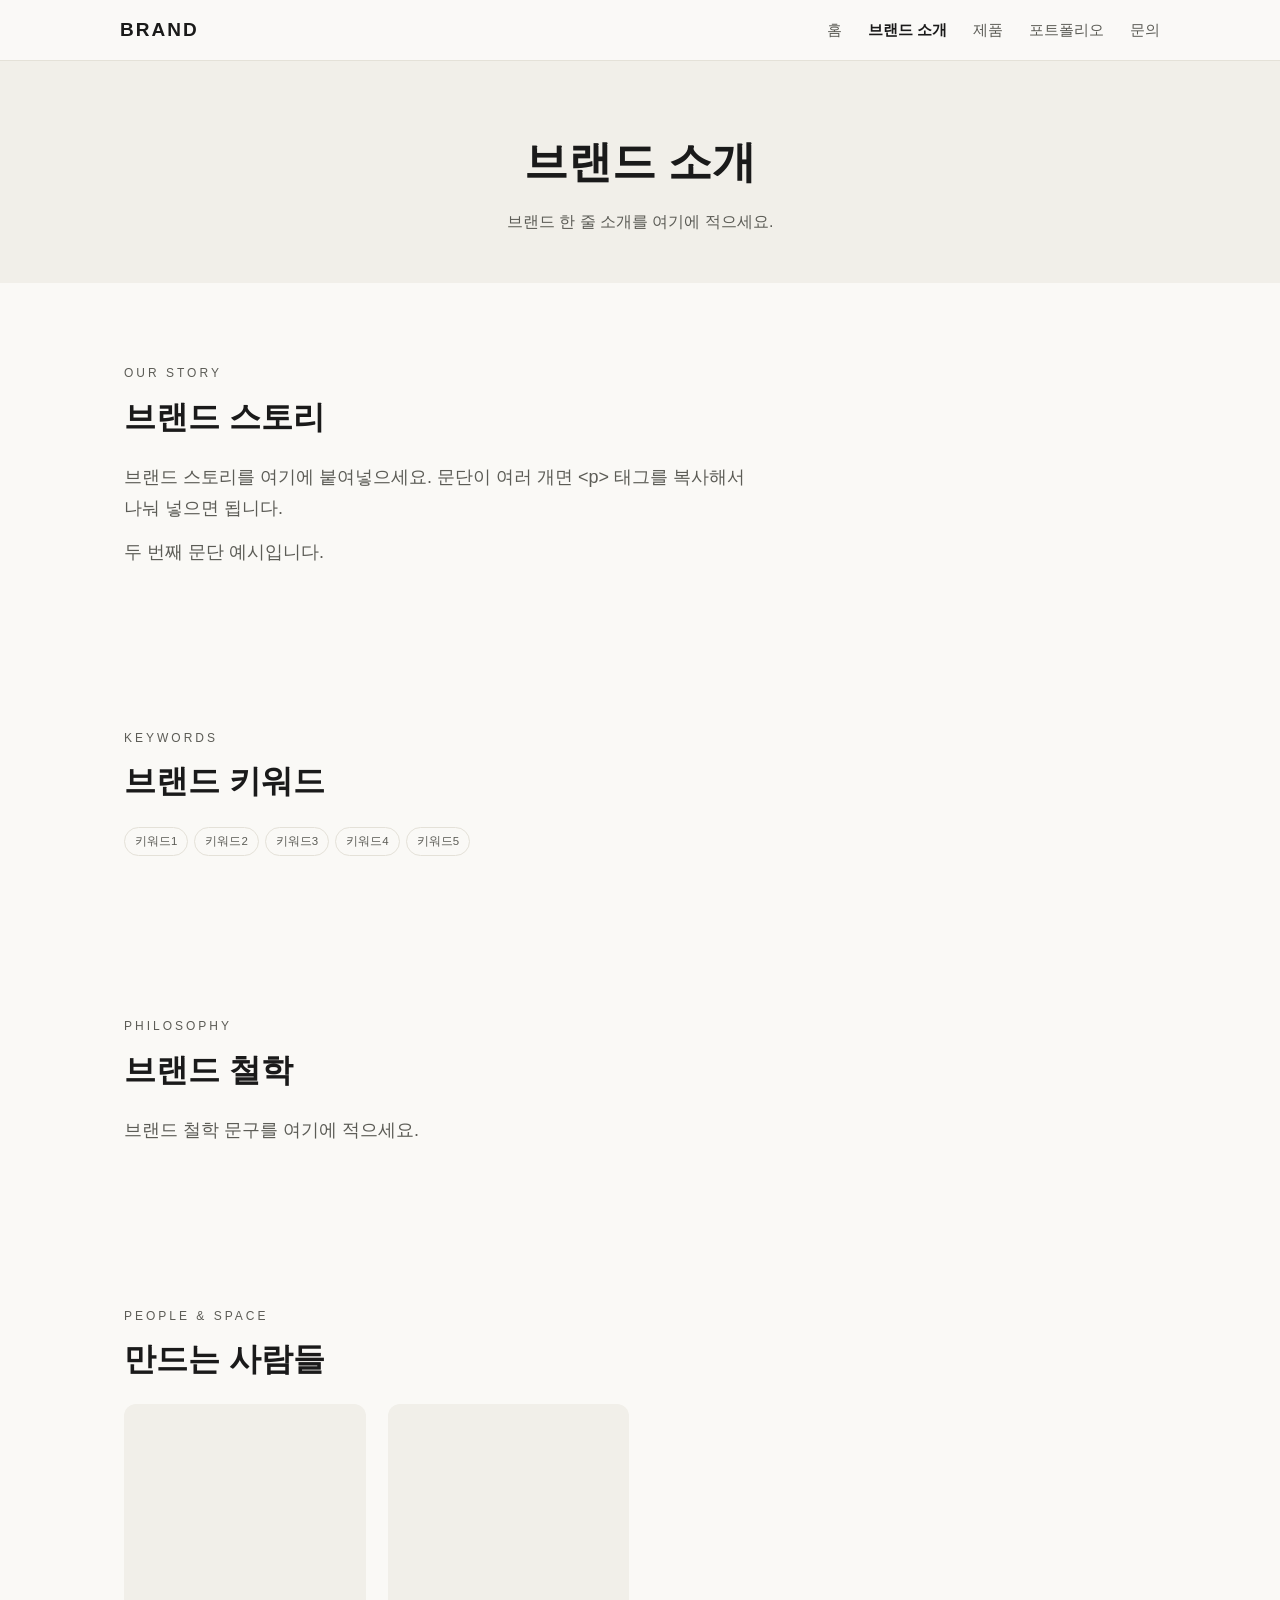
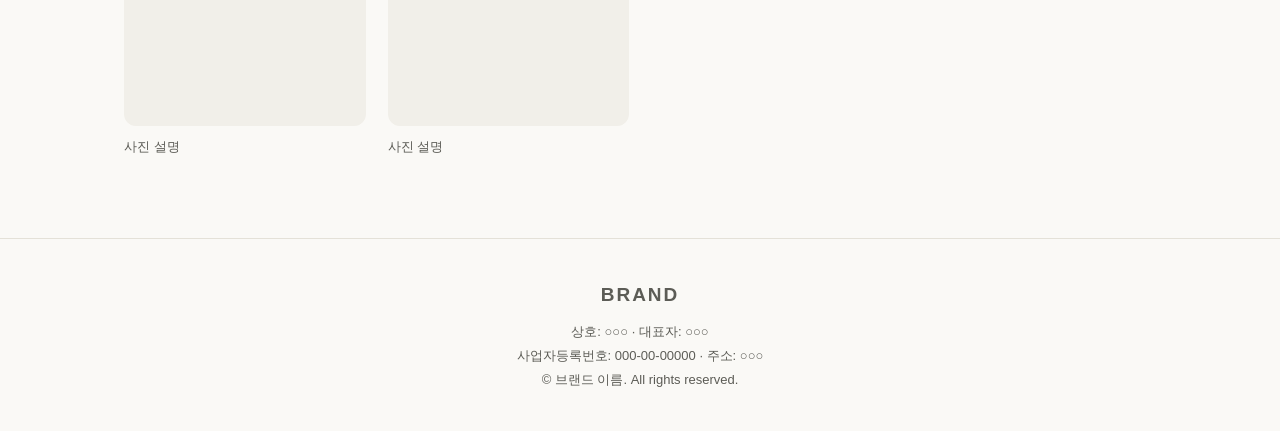
==== about.html @ aa35eb0f "보일러플레이트 강화: 5페이지 구조(작성서 대응) + 디자인 토큰 + OG태그" ====
<!DOCTYPE html>
<html lang="ko">
<head>
  <meta charset="UTF-8" />
  <meta name="viewport" content="width=device-width, initial-scale=1.0" />
  <title>브랜드 소개 — 브랜드 이름</title>
  <meta name="description" content="브랜드 스토리와 철학을 소개합니다." />
  <link rel="icon" href="images/favicon.png" />
  <link rel="stylesheet" href="style.css" />
</head>
<body>

  <header class="nav">
    <div class="nav-inner">
      <a href="index.html" class="logo">BRAND</a>
      <button class="nav-toggle" aria-label="메뉴 열기">☰</button>
      <nav class="nav-menu">
        <a href="index.html">홈</a>
        <a href="about.html" class="active">브랜드 소개</a>
        <a href="products.html">제품</a>
        <a href="portfolio.html">포트폴리오</a>
        <a href="contact.html">문의</a>
      </nav>
    </div>
  </header>

  <!-- [작성서 02: 한 줄 소개] -->
  <section class="page-head">
    <h1>브랜드 소개</h1>
    <p>브랜드 한 줄 소개를 여기에 적으세요.</p>
  </section>

  <!-- [작성서 02: 브랜드 스토리] 문단째 붙여넣으면 됩니다 -->
  <section class="section">
    <p class="eyebrow">OUR STORY</p>
    <h2>브랜드 스토리</h2>
    <p class="lead">
      브랜드 스토리를 여기에 붙여넣으세요. 문단이 여러 개면
      &lt;p&gt; 태그를 복사해서 나눠 넣으면 됩니다.
    </p>
    <p class="lead" style="margin-top:14px;">
      두 번째 문단 예시입니다.
    </p>
  </section>

  <!-- [작성서 02: 브랜드 키워드] -->
  <section class="section">
    <p class="eyebrow">KEYWORDS</p>
    <h2>브랜드 키워드</h2>
    <div class="tags">
      <span>키워드1</span><span>키워드2</span><span>키워드3</span><span>키워드4</span><span>키워드5</span>
    </div>
  </section>

  <!-- [작성서 02: 브랜드 철학] -->
  <section class="section">
    <p class="eyebrow">PHILOSOPHY</p>
    <h2>브랜드 철학</h2>
    <p class="lead">브랜드 철학 문구를 여기에 적으세요.</p>
  </section>

  <!-- [작성서 02: 사람·공간 사진] 대표·작업실·작업 과정 컷 -->
  <section class="section">
    <p class="eyebrow">PEOPLE & SPACE</p>
    <h2>만드는 사람들</h2>
    <div class="grid">
      <div class="card"><div class="card-img"></div><p>사진 설명</p></div>
      <div class="card"><div class="card-img"></div><p>사진 설명</p></div>
    </div>
  </section>

  <footer class="footer">
    <p class="logo">BRAND</p>
    <p class="biz">
      상호: ○○○ · 대표자: ○○○<br />
      사업자등록번호: 000-00-00000 · 주소: ○○○
    </p>
    <p>© 브랜드 이름. All rights reserved.</p>
  </footer>

  <script src="script.js"></script>
</body>
</html>
---- style.css ----
/* ==========================================================
   ★ 브랜드 디자인 토큰 — 여기 값만 바꾸면 사이트 전체 톤이 바뀝니다
   (예: RE:STITCH → --bg:#F7F4EE; --ink:#111; --accent:#0E5A5A;)
   ========================================================== */
:root {
  --bg: #faf9f6;        /* 페이지 배경 */
  --surface: #f1efe9;   /* 카드·옅은 배경 */
  --ink: #1a1a1a;       /* 기본 글자색 */
  --ink-soft: #5c5c56;  /* 보조 글자색 */
  --accent: #1a1a1a;    /* 강조색 (버튼·포인트) */
  --line: #e4e1d8;      /* 테두리 선 */

  --font-main: -apple-system, "Apple SD Gothic Neo", "Noto Sans KR", sans-serif;
  --font-display: var(--font-main);  /* 제목용 폰트 (다르게 쓰고 싶으면 변경) */

  --radius: 12px;
  --maxw: 1080px;
}

/* ===== 기본값 (모바일 우선 — 기본이 휴대폰 화면) ===== */
* { margin: 0; padding: 0; box-sizing: border-box; }
html { scroll-behavior: smooth; -webkit-text-size-adjust: 100%; }
body { font-family: var(--font-main); color: var(--ink); background: var(--bg); line-height: 1.7; }
img { max-width: 100%; display: block; }
a { color: inherit; }

/* ===== 상단 메뉴 (모바일: 햄버거) ===== */
.nav { position: sticky; top: 0; z-index: 20; background: color-mix(in srgb, var(--bg) 92%, white); backdrop-filter: blur(8px); border-bottom: 1px solid var(--line); }
.nav-inner { max-width: var(--maxw); margin: 0 auto; padding: 14px 20px; display: flex; align-items: center; justify-content: space-between; position: relative; }
.logo { font-family: var(--font-display); font-weight: 800; letter-spacing: 2px; text-decoration: none; font-size: 19px; }
.nav-toggle { background: none; border: 0; font-size: 26px; line-height: 1; cursor: pointer; color: var(--ink); padding: 4px 8px; }
.nav-menu { display: none; position: absolute; top: 100%; left: 0; right: 0; flex-direction: column; background: var(--bg); border-bottom: 1px solid var(--line); padding: 8px 20px 16px; }
.nav-menu.open { display: flex; }
.nav-menu a { text-decoration: none; color: var(--ink-soft); font-size: 16px; padding: 12px 0; border-top: 1px solid var(--line); }
.nav-menu a.active { color: var(--ink); font-weight: 700; }

/* ===== 히어로 (홈 첫 화면) ===== */
.hero { min-height: 72vh; background: var(--surface); display: flex; flex-direction: column; align-items: center; justify-content: center; text-align: center; padding: 48px 22px; gap: 16px; }
.hero .eyebrow { font-size: 12px; letter-spacing: 3px; color: var(--ink-soft); text-transform: uppercase; }
.hero h1 { font-family: var(--font-display); font-size: clamp(28px, 8vw, 58px); letter-spacing: 1px; }
.hero p { color: var(--ink-soft); max-width: 560px; }
.btn { display: inline-block; background: var(--accent); color: var(--bg); padding: 14px 32px; border-radius: 999px; text-decoration: none; font-size: 15px; letter-spacing: 1px; }
.btn.ghost { background: transparent; color: var(--ink); border: 1px solid var(--ink); }

/* ===== 공통 섹션 ===== */
.section { max-width: var(--maxw); margin: 0 auto; padding: 56px 22px; }
.section .eyebrow { font-size: 12px; letter-spacing: 3px; color: var(--ink-soft); text-transform: uppercase; margin-bottom: 6px; }
.section h2 { font-family: var(--font-display); font-size: clamp(22px, 6vw, 32px); margin-bottom: 18px; }
.section h3 { font-size: clamp(16px, 4.5vw, 20px); margin: 20px 0 8px; }
.lead { font-size: clamp(15px, 4vw, 18px); color: var(--ink-soft); max-width: 640px; }

/* ===== 페이지 머리(서브페이지 상단) ===== */
.page-head { background: var(--surface); text-align: center; padding: 64px 22px 48px; }
.page-head h1 { font-family: var(--font-display); font-size: clamp(26px, 7vw, 44px); }
.page-head p { color: var(--ink-soft); margin-top: 8px; }

/* ===== 강점 3가지 / 특징 ===== */
.features { display: grid; grid-template-columns: 1fr; gap: 16px; }
.feature { background: var(--surface); border-radius: var(--radius); padding: 22px; }
.feature .num { font-size: 12px; letter-spacing: 2px; color: var(--ink-soft); }
.feature h3 { margin: 6px 0 8px; }
.feature p { color: var(--ink-soft); font-size: 14.5px; }

/* ===== 제품(룩) 카드 ===== */
.grid { display: grid; grid-template-columns: repeat(2, 1fr); gap: 14px; }
.card { text-decoration: none; }
.card-img { aspect-ratio: 3/4; background: var(--surface); border-radius: var(--radius); margin-bottom: 10px; overflow: hidden; }
.card-img img { width: 100%; height: 100%; object-fit: cover; }
.card .k { font-size: 11px; letter-spacing: 2px; color: var(--ink-soft); text-transform: uppercase; }
.card h3 { font-size: 15px; margin: 2px 0 4px; }
.card p { font-size: 13px; color: var(--ink-soft); }

/* 제품 상세형(큰 이미지+설명 교차) */
.look { display: grid; grid-template-columns: 1fr; gap: 18px; margin: 36px 0; }
.look-img { aspect-ratio: 3/4; background: var(--surface); border-radius: var(--radius); overflow: hidden; }
.look-img img { width: 100%; height: 100%; object-fit: cover; }
.look .k { font-size: 11px; letter-spacing: 2px; color: var(--ink-soft); text-transform: uppercase; }
.look h3 { font-size: clamp(18px, 5vw, 24px); margin: 4px 0 8px; }
.look p { color: var(--ink-soft); }
.tags { margin-top: 10px; display: flex; flex-wrap: wrap; gap: 6px; }
.tags span { font-size: 11.5px; border: 1px solid var(--line); border-radius: 999px; padding: 4px 10px; color: var(--ink-soft); }

/* ===== 포트폴리오 사례 ===== */
.case { border-top: 1px solid var(--line); padding: 28px 0; }
.case .k { font-size: 12px; letter-spacing: 2px; color: var(--ink-soft); }
.case h3 { margin: 6px 0 8px; }
.case p { color: var(--ink-soft); }

/* ===== 문의 ===== */
.contact-list { display: grid; grid-template-columns: 1fr; gap: 12px; margin-top: 8px; }
.contact-item { background: var(--surface); border-radius: var(--radius); padding: 18px 20px; }
.contact-item .label { font-size: 12px; letter-spacing: 2px; color: var(--ink-soft); text-transform: uppercase; }
.contact-item .value { font-size: 16px; margin-top: 4px; word-break: break-all; }

/* ===== 푸터 (모든 페이지 공통) ===== */
.footer { border-top: 1px solid var(--line); padding: 40px 22px; text-align: center; color: var(--ink-soft); font-size: 13px; }
.footer .biz { margin-top: 8px; line-height: 1.9; }

/* ===== 큰 화면(태블릿/PC) — 720px 이상 ===== */
@media (min-width: 720px) {
  .nav-toggle { display: none; }
  .nav-menu { display: flex; flex-direction: row; position: static; background: none; border: 0; padding: 0; gap: 26px; }
  .nav-menu a { border-top: 0; padding: 0; font-size: 15px; }
  .section { padding: 80px 24px; }
  .features { grid-template-columns: repeat(3, 1fr); }
  .grid { grid-template-columns: repeat(auto-fill, minmax(230px, 1fr)); gap: 22px; }
  .look { grid-template-columns: 1fr 1fr; align-items: center; gap: 40px; }
  .look.reverse .look-img { order: 2; }
  .contact-list { grid-template-columns: repeat(2, 1fr); }
}
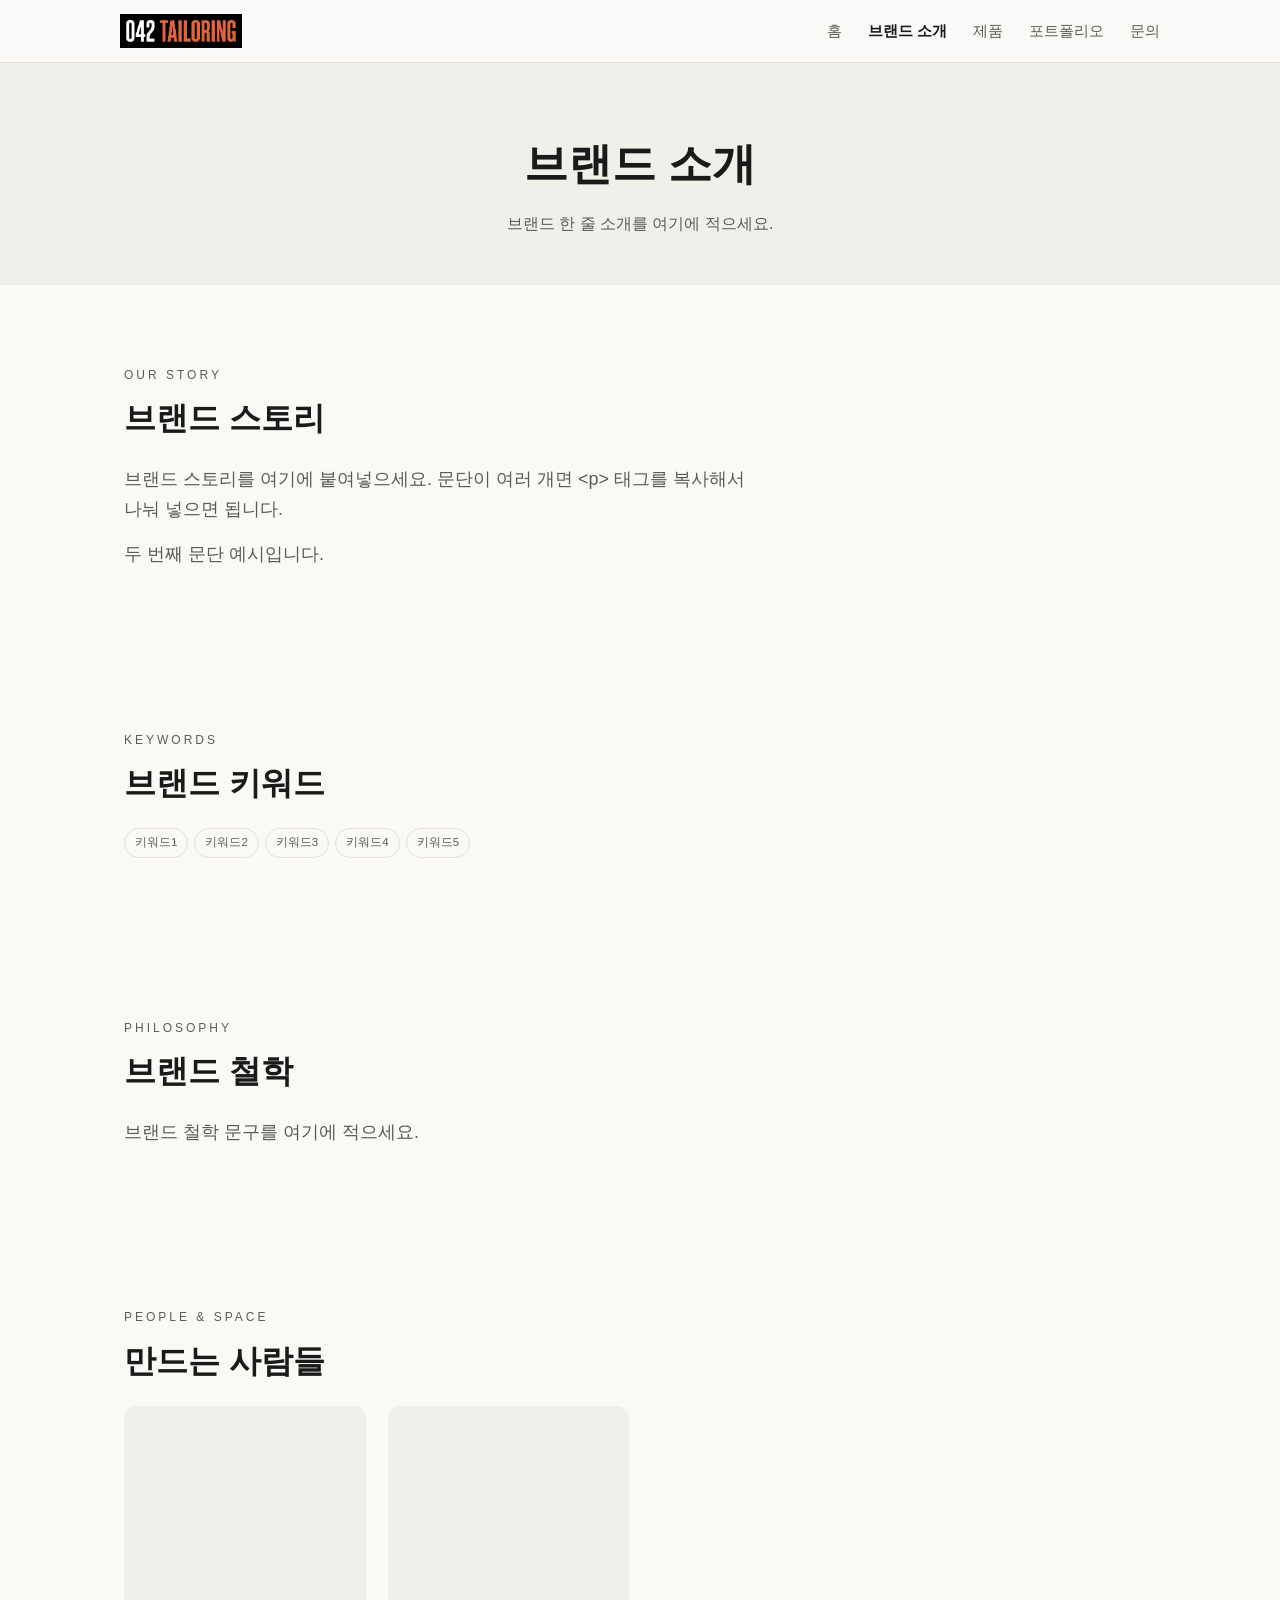
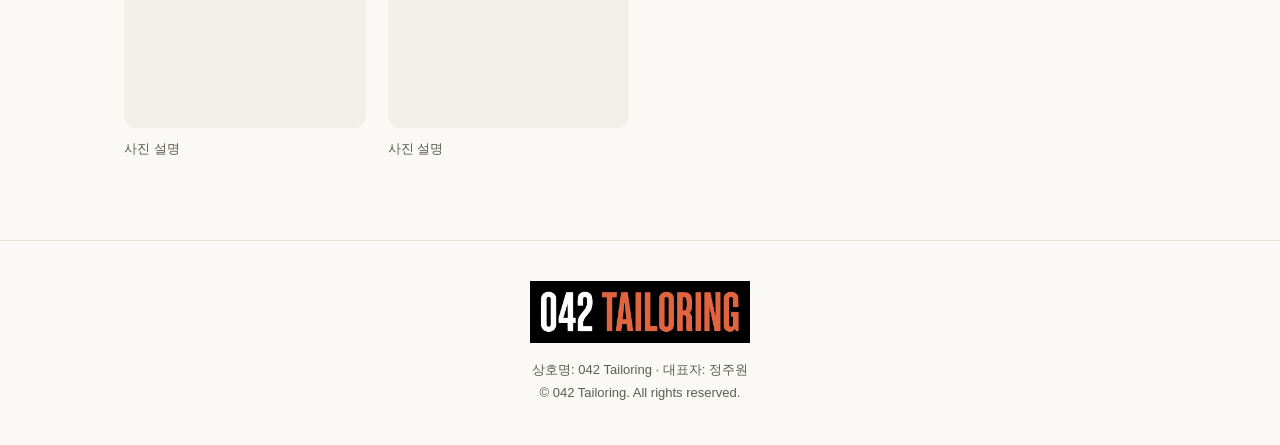
==== commit e65e8b4a: "홈 타이포그래피와 브랜드 로고 적용" ====
--- a/about.html
+++ b/about.html
@@ -12,7 +12,9 @@
 
   <header class="nav">
     <div class="nav-inner">
-      <a href="index.html" class="logo">BRAND</a>
+      <a href="index.html" class="logo" aria-label="042 TAILORING 홈으로 이동">
+        <img src="images/042-tailoring-logo.png" alt="042 TAILORING" />
+      </a>
       <button class="nav-toggle" aria-label="메뉴 열기">☰</button>
       <nav class="nav-menu">
         <a href="index.html">홈</a>
@@ -70,12 +72,9 @@
   </section>
 
   <footer class="footer">
-    <p class="logo">BRAND</p>
-    <p class="biz">
-      상호: ○○○ · 대표자: ○○○<br />
-      사업자등록번호: 000-00-00000 · 주소: ○○○
-    </p>
-    <p>© 브랜드 이름. All rights reserved.</p>
+    <p class="logo"><img src="images/042-tailoring-logo.png" alt="042 TAILORING" /></p>
+    <p class="biz">상호명: 042 Tailoring · 대표자: 정주원</p>
+    <p>© 042 Tailoring. All rights reserved.</p>
   </footer>
 
   <script src="script.js"></script>
--- a/style.css
+++ b/style.css
@@ -9,6 +9,7 @@
   --ink-soft: #5c5c56;  /* 보조 글자색 */
   --accent: #1a1a1a;    /* 강조색 (버튼·포인트) */
   --line: #e4e1d8;      /* 테두리 선 */
+  --hero-bg: #ffffff;   /* 홈 움직이는 타이포그래피 배경 */
 
   --font-main: -apple-system, "Apple SD Gothic Neo", "Noto Sans KR", sans-serif;
   --font-display: var(--font-main);  /* 제목용 폰트 (다르게 쓰고 싶으면 변경) */
@@ -27,7 +28,8 @@
 /* ===== 상단 메뉴 (모바일: 햄버거) ===== */
 .nav { position: sticky; top: 0; z-index: 20; background: color-mix(in srgb, var(--bg) 92%, white); backdrop-filter: blur(8px); border-bottom: 1px solid var(--line); }
 .nav-inner { max-width: var(--maxw); margin: 0 auto; padding: 14px 20px; display: flex; align-items: center; justify-content: space-between; position: relative; }
-.logo { font-family: var(--font-display); font-weight: 800; letter-spacing: 2px; text-decoration: none; font-size: 19px; }
+.logo { display: inline-flex; align-items: center; text-decoration: none; }
+.logo img { width: auto; height: 34px; }
 .nav-toggle { background: none; border: 0; font-size: 26px; line-height: 1; cursor: pointer; color: var(--ink); padding: 4px 8px; }
 .nav-menu { display: none; position: absolute; top: 100%; left: 0; right: 0; flex-direction: column; background: var(--bg); border-bottom: 1px solid var(--line); padding: 8px 20px 16px; }
 .nav-menu.open { display: flex; }
@@ -35,11 +37,78 @@
 .nav-menu a.active { color: var(--ink); font-weight: 700; }
 
 /* ===== 히어로 (홈 첫 화면) ===== */
-.hero { min-height: 72vh; background: var(--surface); display: flex; flex-direction: column; align-items: center; justify-content: center; text-align: center; padding: 48px 22px; gap: 16px; }
+.hero { min-height: 72vh; background: var(--surface); display: flex; flex-direction: column; align-items: center; justify-content: center; text-align: center; padding: 48px 22px; gap: 20px; }
 .hero .eyebrow { font-size: 12px; letter-spacing: 3px; color: var(--ink-soft); text-transform: uppercase; }
-.hero h1 { font-family: var(--font-display); font-size: clamp(28px, 8vw, 58px); letter-spacing: 1px; }
+.hero h1 { font-family: var(--font-display); }
 .hero p { color: var(--ink-soft); max-width: 560px; }
-.btn { display: inline-block; background: var(--accent); color: var(--bg); padding: 14px 32px; border-radius: 999px; text-decoration: none; font-size: 15px; letter-spacing: 1px; }
+.hero-type-stage { min-height: 0; height: clamp(360px, 44vw, 500px); overflow: hidden; padding: 20px 12px; background: var(--hero-bg); }
+.hero-type-stage .reel-title {
+  position: relative;
+  top: -.24em;
+  display: flex;
+  align-items: center;
+  justify-content: center;
+  width: 100%;
+  height: .82em;
+  max-width: 100%;
+  color: var(--ink);
+  font-size: clamp(68px, 20vw, 360px);
+  font-weight: 900;
+  line-height: .78;
+  white-space: nowrap;
+}
+.letter-reel {
+  position: relative;
+  flex: 0 0 .57em;
+  height: 1em;
+  margin-right: -.045em;
+}
+.letter-reel.narrow { flex-basis: .28em; }
+.letter-reel.wide { flex-basis: .68em; }
+.letter-reel-track {
+  position: absolute;
+  top: 0;
+  left: 0;
+  display: flex;
+  width: 100%;
+  flex-direction: column;
+  animation: reel-odd 8s infinite;
+  will-change: transform;
+}
+.letter-reel:nth-child(even) .letter-reel-track { animation-name: reel-even; }
+.letter-reel-track > span {
+  display: flex;
+  width: 100%;
+  height: 1.55em;
+  flex: 0 0 1.55em;
+  align-items: center;
+  justify-content: center;
+  transform: scaleY(1.55);
+  transform-origin: center;
+}
+
+@keyframes reel-odd {
+  0% { transform: translateY(-1.77em); animation-timing-function: cubic-bezier(1, 0, 0, 1); }
+  20% { transform: translateY(-1.33em); animation-timing-function: cubic-bezier(1, 0, 0, 1); }
+  40% { transform: translateY(-1.77em); animation-timing-function: cubic-bezier(1, 0, 0, 1); }
+  60% { transform: translateY(-1.33em); }
+  64% { transform: translateY(-1.33em); animation-timing-function: cubic-bezier(.35, 0, .75, 1); }
+  84% { transform: translateY(-5.98em); }
+  84.01% { transform: translateY(-1.33em); }
+  100% { transform: translateY(-1.77em); }
+}
+
+@keyframes reel-even {
+  0% { transform: translateY(-1.33em); animation-timing-function: cubic-bezier(1, 0, 0, 1); }
+  20% { transform: translateY(-1.77em); animation-timing-function: cubic-bezier(1, 0, 0, 1); }
+  40% { transform: translateY(-1.33em); animation-timing-function: cubic-bezier(1, 0, 0, 1); }
+  60% { transform: translateY(-1.77em); }
+  64% { transform: translateY(-1.77em); animation-timing-function: cubic-bezier(.35, 0, .75, 1); }
+  84% { transform: translateY(-6.42em); }
+  84.01% { transform: translateY(-1.77em); }
+  100% { transform: translateY(-1.33em); }
+}
+.btn { display: inline-block; border: 0; background: var(--accent); color: var(--bg); padding: 14px 32px; border-radius: 999px; font: inherit; font-size: 15px; letter-spacing: 1px; text-decoration: none; cursor: pointer; }
 .btn.ghost { background: transparent; color: var(--ink); border: 1px solid var(--ink); }
 
 /* ===== 공통 섹션 ===== */
@@ -69,6 +138,7 @@
 .card .k { font-size: 11px; letter-spacing: 2px; color: var(--ink-soft); text-transform: uppercase; }
 .card h3 { font-size: 15px; margin: 2px 0 4px; }
 .card p { font-size: 13px; color: var(--ink-soft); }
+.card .price { margin-top: 5px; color: var(--ink); font-weight: 700; }
 
 /* 제품 상세형(큰 이미지+설명 교차) */
 .look { display: grid; grid-template-columns: 1fr; gap: 18px; margin: 36px 0; }
@@ -80,7 +150,114 @@
 .tags { margin-top: 10px; display: flex; flex-wrap: wrap; gap: 6px; }
 .tags span { font-size: 11.5px; border: 1px solid var(--line); border-radius: 999px; padding: 4px 10px; color: var(--ink-soft); }
 
-/* ===== 포트폴리오 사례 ===== */
+/* ===== 제품 상세페이지 =====
+   브랜드 담당자가 편집기에서 만든 상세 내용은 아래 공통 클래스에 맞춰 표시됩니다.
+   학생은 이 영역의 CSS를 바꿔 브랜드에 맞는 제품 상세 UI를 디자인하세요. */
+.product-hero { display: grid; grid-template-columns: 1fr; gap: 28px; }
+.product-hero-gallery { min-width: 0; }
+.product-hero-carousel { position: relative; min-width: 0; }
+.product-carousel-viewport { overflow: hidden; border-radius: var(--radius); touch-action: pan-y; }
+.product-carousel-track { display: flex; transition: transform .42s cubic-bezier(.22, .7, .25, 1); will-change: transform; }
+.product-hero-image { flex: 0 0 100%; min-width: 100%; min-height: 320px; aspect-ratio: 4/5; margin: 0; background: var(--surface); overflow: hidden; }
+.product-hero-image img { width: 100%; height: 100%; object-fit: cover; }
+.product-image-placeholder { aspect-ratio: 3/4; }
+.product-carousel-button { position: absolute; top: 50%; z-index: 2; display: grid; width: 44px; height: 44px; padding: 0; border: 1px solid rgba(255,255,255,.55); border-radius: 50%; background: rgba(20,20,20,.72); color: #fff; font-size: 20px; line-height: 1; place-items: center; transform: translateY(-50%); cursor: pointer; backdrop-filter: blur(8px); }
+.product-carousel-button:hover { background: rgba(20,20,20,.92); }
+.product-carousel-button:focus-visible,
+.product-carousel-dot:focus-visible { outline: 3px solid var(--accent); outline-offset: 3px; }
+.product-carousel-button.previous { left: 12px; }
+.product-carousel-button.next { right: 12px; }
+.product-carousel-footer { display: flex; align-items: center; justify-content: space-between; gap: 16px; min-height: 34px; padding-top: 10px; }
+.product-carousel-count { flex: 0 0 auto; margin: 0; color: var(--ink-soft); font-size: 12px; font-variant-numeric: tabular-nums; }
+.product-carousel-dots { display: flex; overflow-x: auto; align-items: center; justify-content: flex-end; gap: 8px; max-width: 75%; padding: 5px 2px; scrollbar-width: none; }
+.product-carousel-dots::-webkit-scrollbar { display: none; }
+.product-carousel-dot { flex: 0 0 auto; width: 8px; height: 8px; padding: 0; border: 0; border-radius: 50%; background: var(--line); cursor: pointer; transition: width .2s ease, background .2s ease; }
+.product-carousel-dot[aria-current="true"] { width: 24px; border-radius: 999px; background: var(--ink); }
+.product-info .k { font-size: 11px; letter-spacing: 2px; color: var(--ink-soft); text-transform: uppercase; }
+.product-info h1 { font-family: var(--font-display); font-size: clamp(28px, 8vw, 48px); line-height: 1.2; margin: 8px 0 14px; }
+.product-summary { color: var(--ink-soft); font-size: 16px; }
+.product-price { font-size: 20px; font-weight: 800; margin-top: 18px; }
+.product-buy { margin-top: 24px; text-align: center; }
+.purchase-dialog { width: min(calc(100% - 32px), 520px); max-height: calc(100dvh - 32px); margin: auto; padding: 0; border: 0; border-radius: var(--radius); background: var(--bg); color: var(--ink); box-shadow: 0 24px 80px rgba(0,0,0,.28); }
+.purchase-dialog::backdrop { background: rgba(15,15,15,.58); backdrop-filter: blur(4px); }
+.purchase-dialog-card { padding: 24px; }
+.purchase-dialog-header { display: flex; align-items: flex-start; justify-content: space-between; gap: 20px; }
+.purchase-dialog-eyebrow { color: var(--ink-soft); font-size: 11px; letter-spacing: 2px; }
+.purchase-dialog-header h2 { margin-top: 4px; font-family: var(--font-display); font-size: 25px; line-height: 1.25; }
+.purchase-dialog-close { display: grid; width: 42px; height: 42px; padding: 0; border: 1px solid var(--line); border-radius: 50%; background: transparent; color: var(--ink); font-size: 25px; line-height: 1; place-items: center; cursor: pointer; }
+.purchase-dialog-product { margin-top: 24px; font-weight: 800; }
+.purchase-dialog-content { overflow-wrap: anywhere; margin-top: 10px; padding: 18px; border-radius: var(--radius); background: var(--surface); color: var(--ink-soft); line-height: 1.8; white-space: pre-wrap; }
+.purchase-dialog-actions { margin-top: 20px; text-align: right; }
+.purchase-dialog-actions .btn { min-width: 112px; }
+.product-story { padding: 24px 0 64px; }
+.product-block { width: min(calc(100% - 44px), var(--maxw)); margin: 0 auto 54px; }
+.product-rich-text { max-width: 760px; }
+.product-rich-text h2,
+.product-block-copy h2,
+.product-highlight h2 { font-family: var(--font-display); font-size: clamp(23px, 6vw, 36px); line-height: 1.3; margin-bottom: 16px; }
+.product-rich-text h3,
+.product-block-copy h3 { font-size: clamp(18px, 5vw, 25px); margin: 30px 0 10px; }
+.product-rich-text p,
+.product-block-copy p,
+.product-highlight p { margin: 0 0 16px; color: var(--ink-soft); }
+.product-rich-text ul,
+.product-rich-text ol,
+.product-block-copy ul,
+.product-block-copy ol { margin: 0 0 20px 22px; color: var(--ink-soft); }
+.product-rich-text blockquote,
+.product-block-copy blockquote { border-left: 3px solid var(--accent); padding-left: 18px; margin: 24px 0; font-size: 18px; }
+.product-rich-text img,
+.product-block-copy img { width: 100%; border-radius: var(--radius); margin: 24px 0; }
+.product-rich-text figure { margin: 24px 0; }
+.product-rich-text figcaption { margin-top: 8px; color: var(--ink-soft); font-size: 12px; text-align: center; }
+.product-rich-text iframe,
+.product-rich-text video { display: block; width: 100%; margin: 30px 0; border: 0; border-radius: var(--radius); background: #111; }
+.product-rich-text iframe { aspect-ratio: 16 / 9; }
+.product-rich-text video { height: auto; }
+.product-full-image { width: min(calc(100% - 24px), 1320px); }
+.product-full-image img { width: 100%; max-height: 900px; object-fit: cover; border-radius: var(--radius); }
+.product-full-image figcaption { color: var(--ink-soft); font-size: 13px; margin-top: 8px; text-align: center; }
+.product-image-text { display: grid; grid-template-columns: 1fr; gap: 24px; align-items: center; }
+.product-block-image { min-height: 280px; background: var(--surface); border-radius: var(--radius); overflow: hidden; }
+.product-block-image:empty { display: none; }
+.product-block-image img { width: 100%; height: 100%; max-height: 720px; object-fit: cover; }
+.product-gallery { display: grid; grid-template-columns: 1fr; gap: 12px; }
+.product-gallery figure { min-height: 240px; background: var(--surface); border-radius: var(--radius); overflow: hidden; }
+.product-gallery img { width: 100%; height: 100%; max-height: 760px; object-fit: cover; }
+.product-highlight { background: var(--surface); padding: 38px 24px; border-radius: var(--radius); text-align: center; }
+.product-highlight > :last-child { margin-bottom: 0; }
+.product-back { text-align: center; padding-top: 0; }
+
+/* ===== 포트폴리오 =====
+   관리자 편집기에서 만든 한 페이지가 이 영역에 표시됩니다.
+   학생은 아래 스타일을 브랜드 디자인에 맞게 자유롭게 바꿀 수 있습니다. */
+.portfolio-content { max-width: 860px; margin: 0 auto; overflow-wrap: anywhere; }
+.portfolio-content > :first-child { margin-top: 0; }
+.portfolio-content > :last-child { margin-bottom: 0; }
+.portfolio-content h2 { margin: 48px 0 18px; font-family: var(--font-display); font-size: clamp(25px, 6vw, 42px); line-height: 1.25; }
+.portfolio-content h3 { margin: 36px 0 13px; font-size: clamp(19px, 4.5vw, 27px); line-height: 1.35; }
+.portfolio-content h4 { margin: 30px 0 10px; font-size: 18px; }
+.portfolio-content p { margin: 0 0 20px; color: var(--ink-soft); }
+.portfolio-content strong { color: var(--ink); }
+.portfolio-content ul,
+.portfolio-content ol { margin: 0 0 24px 24px; color: var(--ink-soft); }
+.portfolio-content li + li { margin-top: 7px; }
+.portfolio-content blockquote { margin: 34px 0; padding: 6px 0 6px 20px; border-left: 3px solid var(--accent); font-size: clamp(18px, 4vw, 24px); }
+.portfolio-content blockquote p { color: var(--ink); }
+.portfolio-content a { text-underline-offset: 3px; }
+.portfolio-content hr { margin: 52px 0; border: 0; border-top: 1px solid var(--line); }
+.portfolio-content img { width: 100%; height: auto; margin: 30px 0; border-radius: var(--radius); }
+.portfolio-content figure { margin: 34px 0; }
+.portfolio-content figure img { margin: 0; }
+.portfolio-content figcaption { margin-top: 9px; color: var(--ink-soft); font-size: 12px; text-align: center; }
+.portfolio-content iframe,
+.portfolio-content video { display: block; width: 100%; margin: 36px 0; border: 0; border-radius: var(--radius); background: #111; }
+.portfolio-content iframe { aspect-ratio: 16 / 9; }
+.portfolio-content video { height: auto; }
+.portfolio-content.is-empty { min-height: 220px; display: grid; place-items: center; text-align: center; }
+.portfolio-status { color: var(--ink-soft); font-size: 14px; }
+
+/* 기존 사례형 UI를 사용하고 싶은 학생 팀을 위한 선택 스타일 */
 .case { border-top: 1px solid var(--line); padding: 28px 0; }
 .case .k { font-size: 12px; letter-spacing: 2px; color: var(--ink-soft); }
 .case h3 { margin: 6px 0 8px; }
@@ -94,6 +271,7 @@
 
 /* ===== 푸터 (모든 페이지 공통) ===== */
 .footer { border-top: 1px solid var(--line); padding: 40px 22px; text-align: center; color: var(--ink-soft); font-size: 13px; }
+.footer .logo img { width: min(100%, 220px); height: auto; margin: 0 auto; }
 .footer .biz { margin-top: 8px; line-height: 1.9; }
 
 /* ===== 큰 화면(태블릿/PC) — 720px 이상 ===== */
@@ -106,5 +284,18 @@
   .grid { grid-template-columns: repeat(auto-fill, minmax(230px, 1fr)); gap: 22px; }
   .look { grid-template-columns: 1fr 1fr; align-items: center; gap: 40px; }
   .look.reverse .look-img { order: 2; }
+  .product-hero { grid-template-columns: minmax(0, 1.2fr) minmax(280px, .8fr); align-items: start; gap: 52px; }
+  .product-info { position: sticky; top: 100px; padding-top: 20px; }
+  .product-block { margin-bottom: 90px; }
+  .product-image-text { grid-template-columns: 1fr 1fr; gap: 64px; }
+  .product-image-text.reverse .product-block-image { order: 2; }
+  .product-image-text.reverse .product-block-copy { order: 1; }
+  .product-gallery.columns-2 { grid-template-columns: repeat(2, 1fr); }
+  .product-gallery.columns-3 { grid-template-columns: repeat(3, 1fr); }
+  .product-highlight { padding: 64px; }
   .contact-list { grid-template-columns: repeat(2, 1fr); }
 }
+
+@media (prefers-reduced-motion: reduce) {
+  .product-carousel-track { transition: none; }
+}
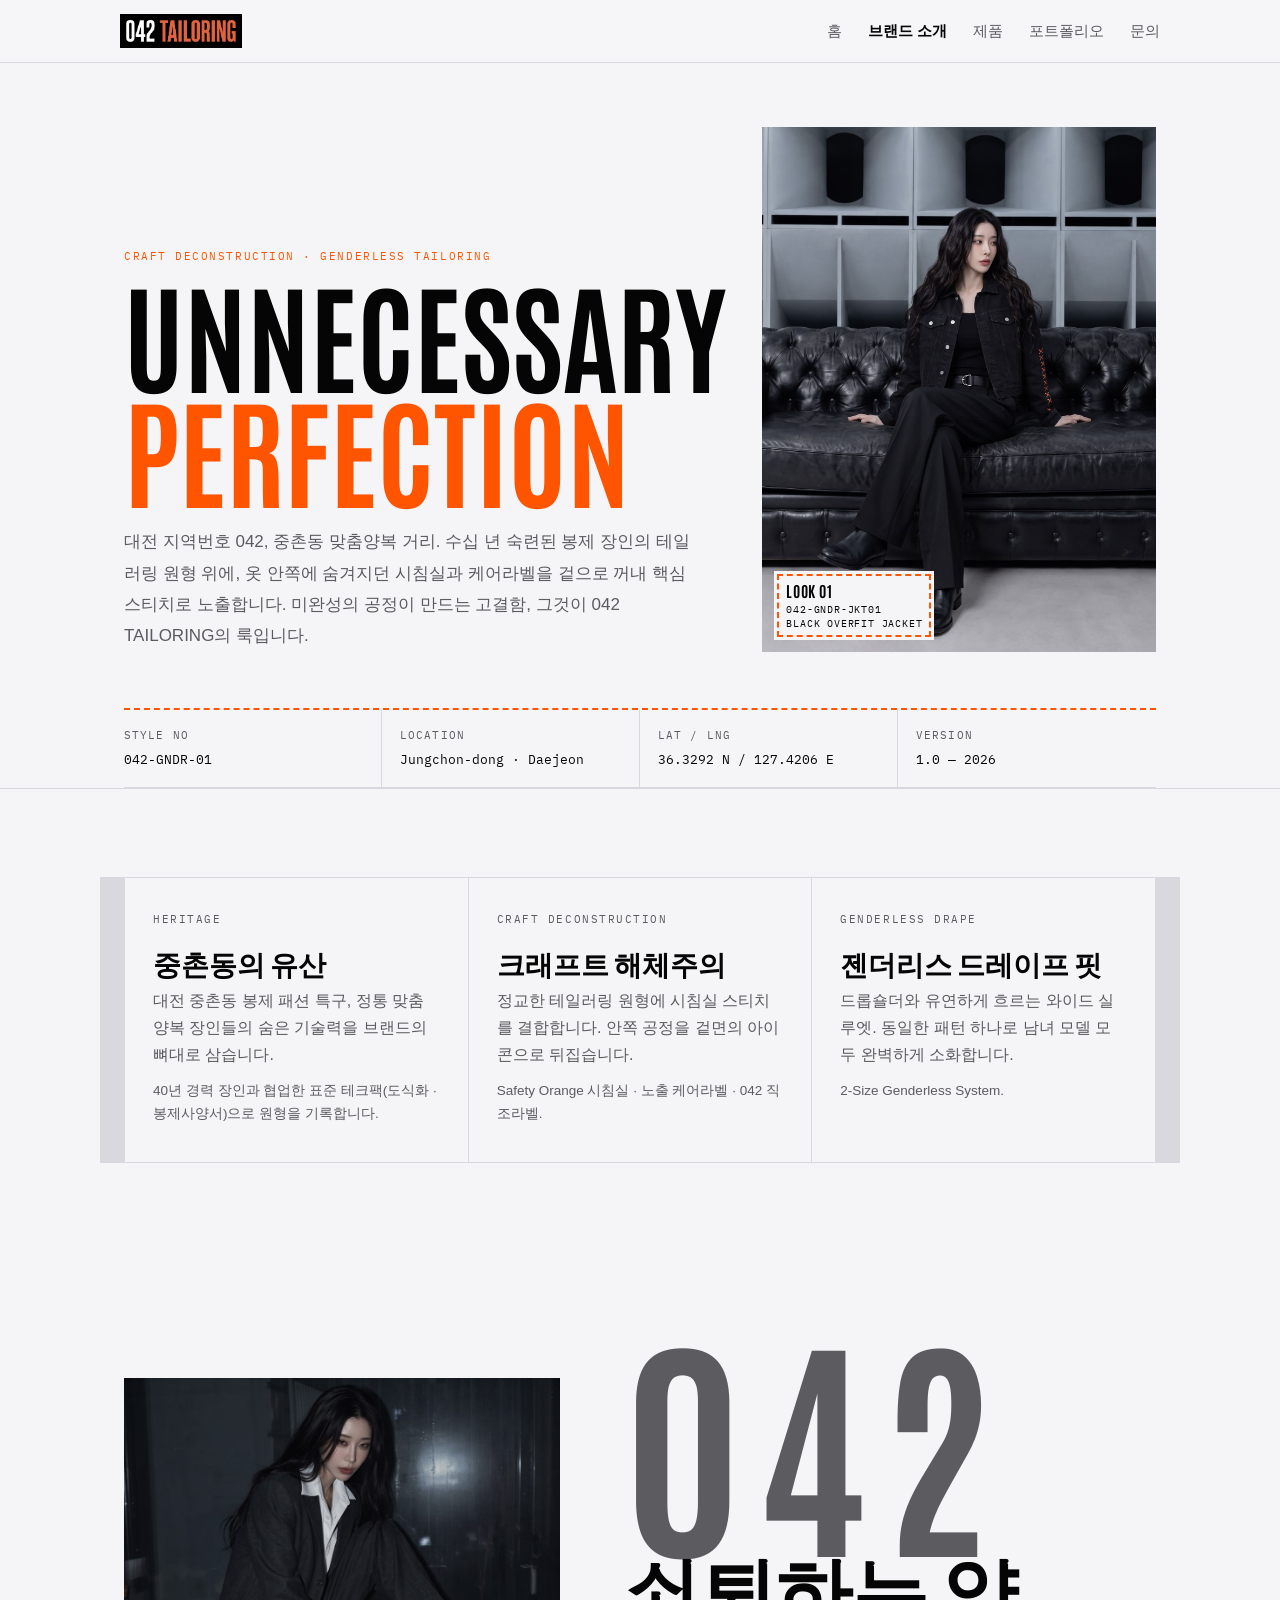
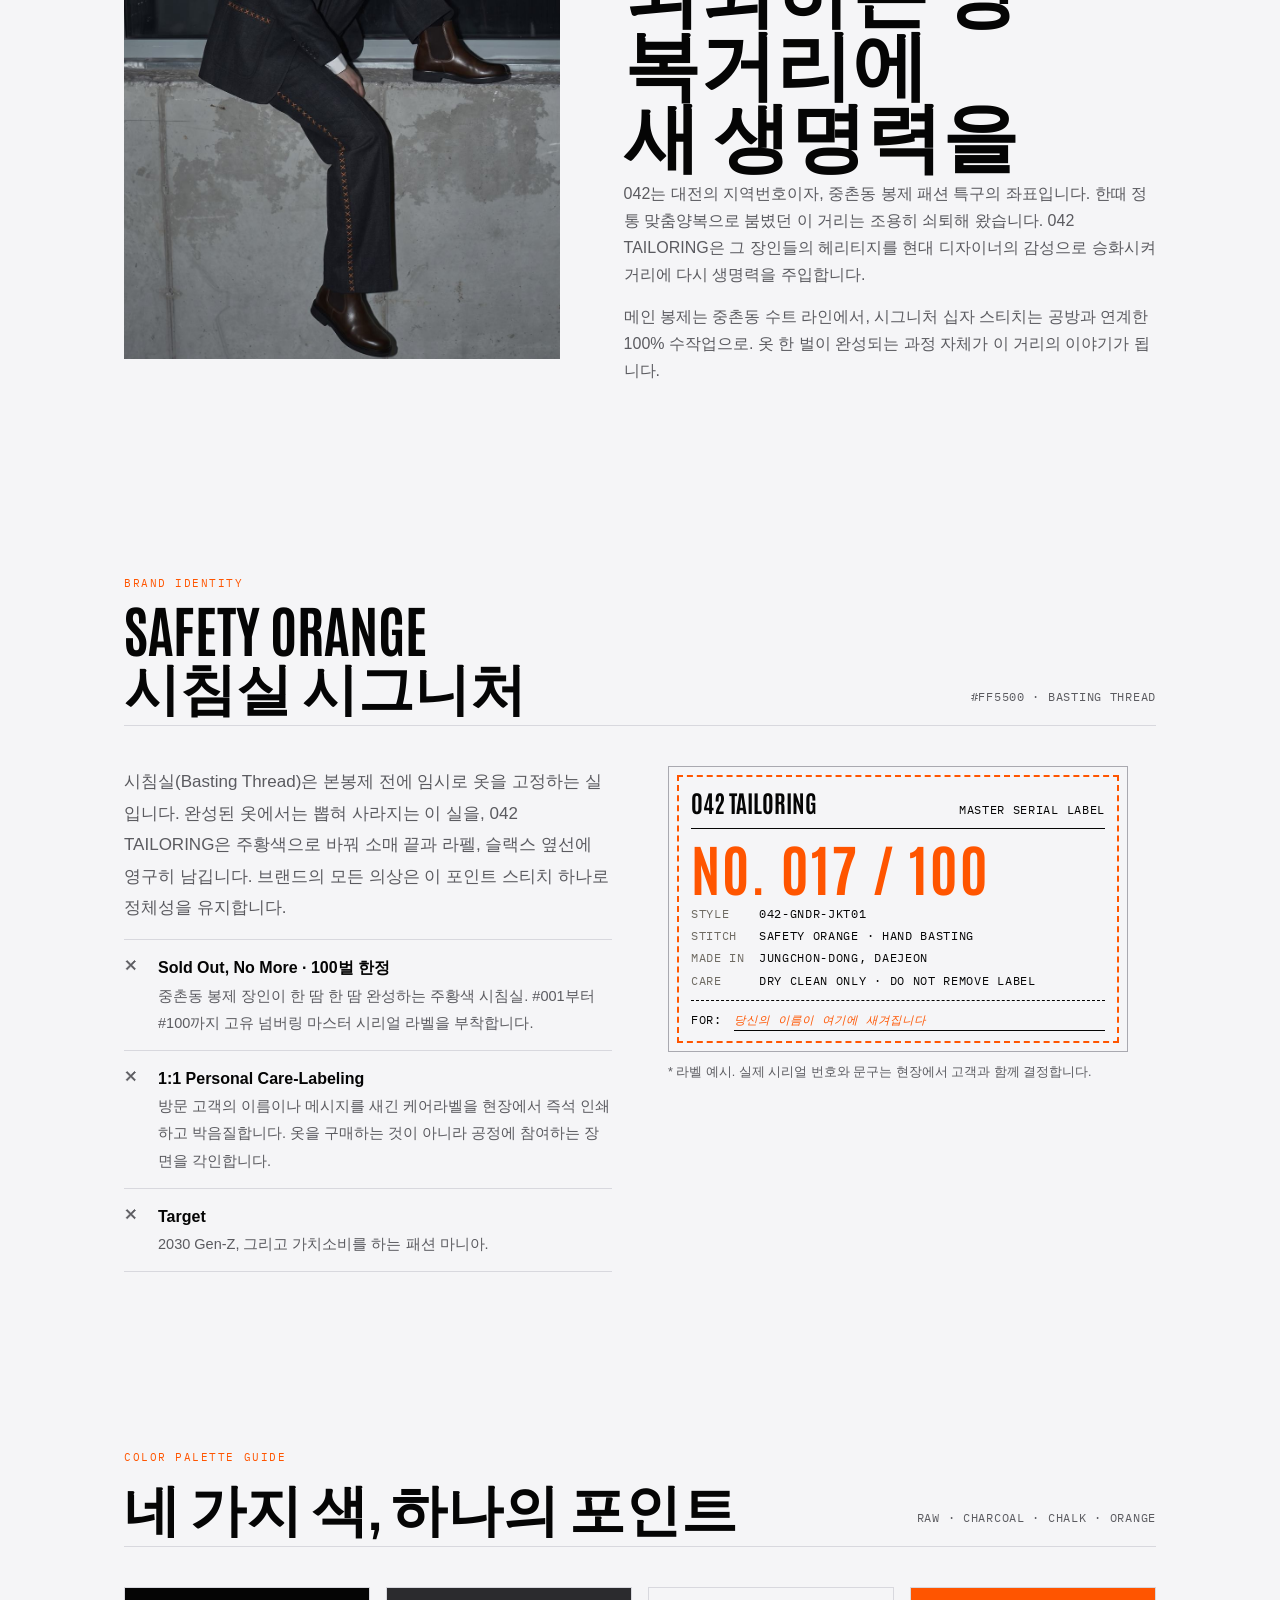
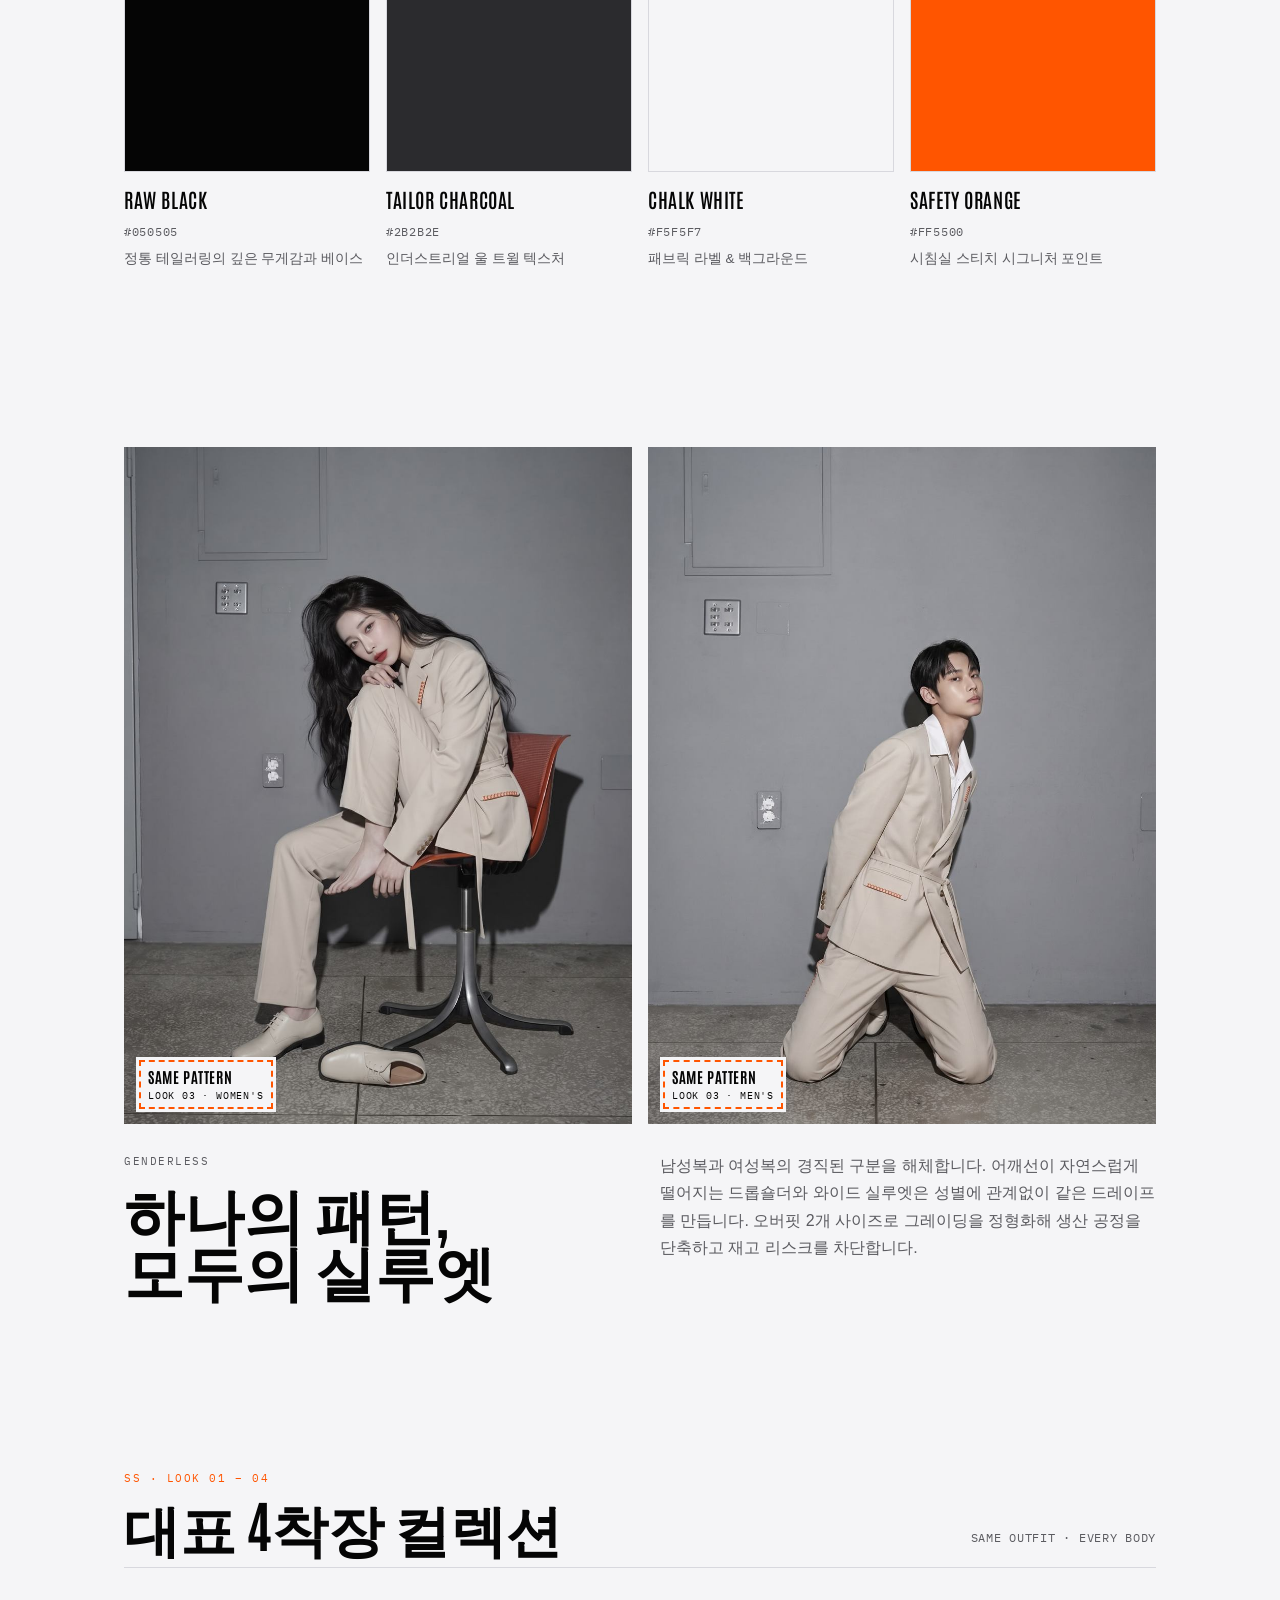
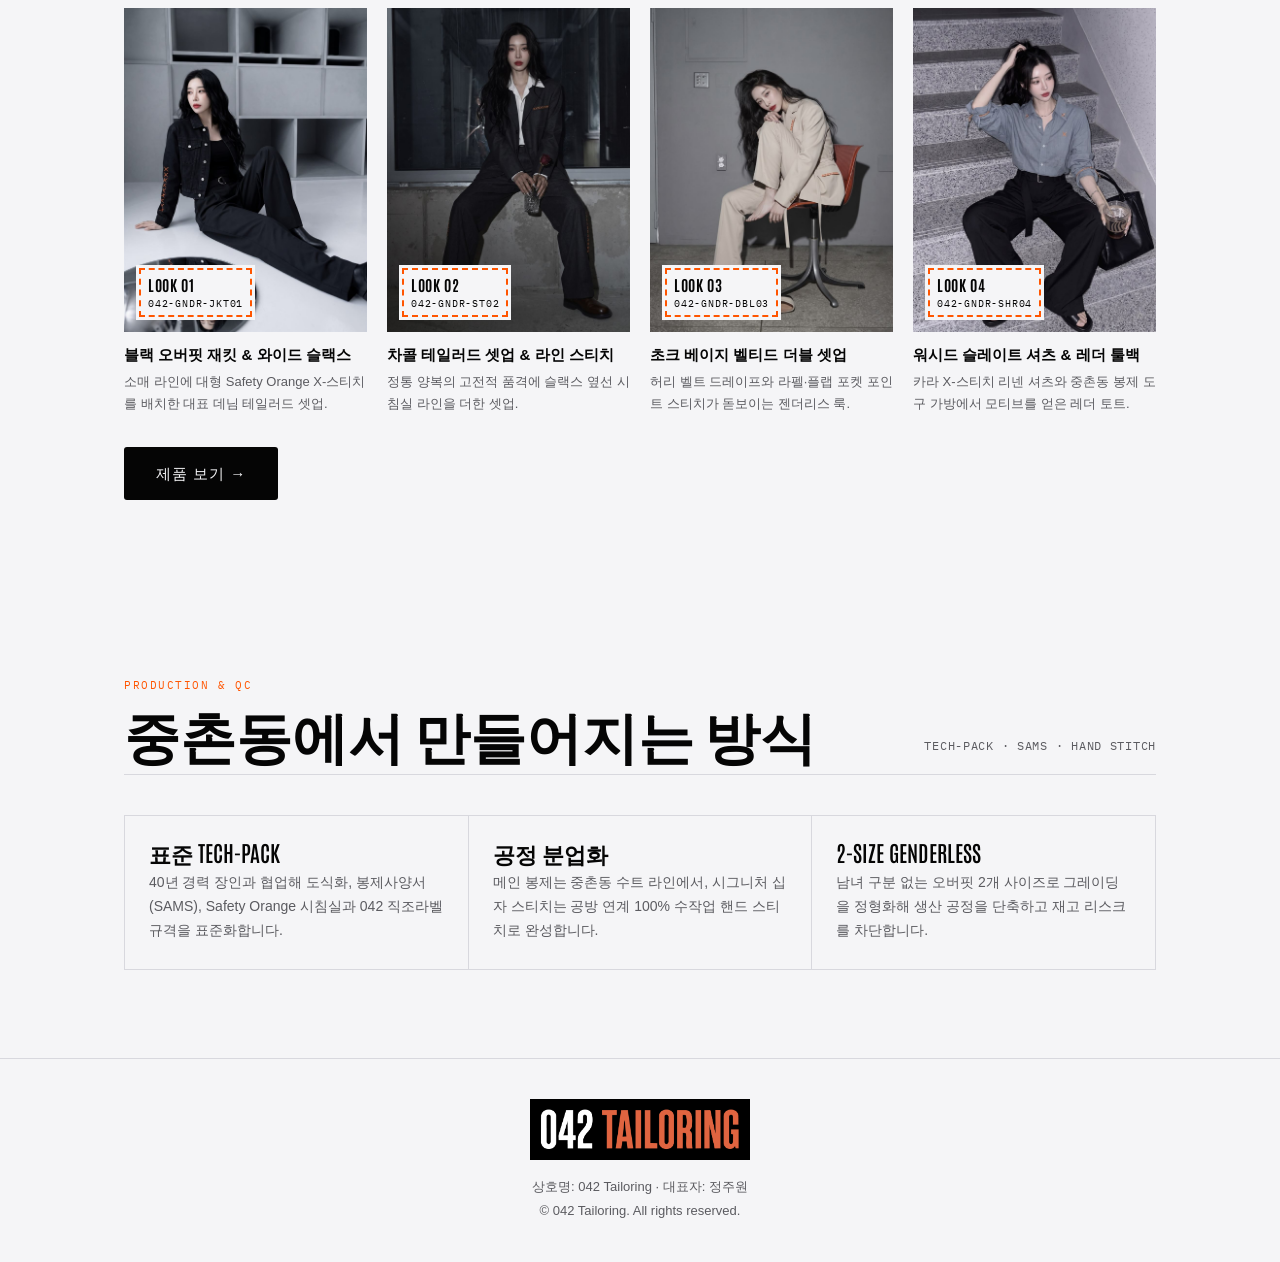
==== commit d4fb5d8e: "[강응현] 브랜드 소개·제품 페이지 브랜드 디자인 적용 - about.html: 042 TAILORING 브랜드 소개 페이지 (히어로, 3키워드, 스토리, Safety Orange" ====
--- a/about.html
+++ b/about.html
@@ -3,13 +3,23 @@
 <head>
   <meta charset="UTF-8" />
   <meta name="viewport" content="width=device-width, initial-scale=1.0" />
-  <title>브랜드 소개 — 브랜드 이름</title>
-  <meta name="description" content="브랜드 스토리와 철학을 소개합니다." />
+  <!-- [작성서 01] 브랜드명 -->
+  <title>브랜드 소개 — 042 TAILORING</title>
+  <!-- [작성서 02] 한 줄 소개 -->
+  <meta name="description" content="대전 중촌동 맞춤양복 장인의 테일러링 위에 시침실 스티치를 노출한 크래프트 해체주의 젠더리스 룩, 042 TAILORING." />
+  <meta property="og:title" content="브랜드 소개 — 042 TAILORING" />
+  <meta property="og:description" content="Unnecessary Perfection. 중촌동의 유산, 크래프트 해체주의, 젠더리스 드레이프 핏." />
+  <meta property="og:image" content="images/brand/look01-black-overfit-jacket-sofa.jpg" />
+  <meta property="og:type" content="website" />
   <link rel="icon" href="images/favicon.png" />
+  <!-- 브랜드 전용 서체: 제목용 Antonio(로고의 컨덴스드 서체와 결), 작업지시서 느낌의 IBM Plex Mono -->
+  <link rel="preconnect" href="https://fonts.googleapis.com" />
+  <link rel="stylesheet" href="https://fonts.googleapis.com/css2?family=Antonio:wght@600;700&family=IBM+Plex+Mono:wght@400;500&display=swap" />
   <link rel="stylesheet" href="style.css" />
 </head>
 <body>
 
+  <!-- ===== 상단 메뉴 (5페이지 공통) ===== -->
   <header class="nav">
     <div class="nav-inner">
       <a href="index.html" class="logo" aria-label="042 TAILORING 홈으로 이동">
@@ -26,51 +36,202 @@
     </div>
   </header>
 
-  <!-- [작성서 02: 한 줄 소개] -->
-  <section class="page-head">
-    <h1>브랜드 소개</h1>
-    <p>브랜드 한 줄 소개를 여기에 적으세요.</p>
-  </section>
-
-  <!-- [작성서 02: 브랜드 스토리] 문단째 붙여넣으면 됩니다 -->
-  <section class="section">
-    <p class="eyebrow">OUR STORY</p>
-    <h2>브랜드 스토리</h2>
-    <p class="lead">
-      브랜드 스토리를 여기에 붙여넣으세요. 문단이 여러 개면
-      &lt;p&gt; 태그를 복사해서 나눠 넣으면 됩니다.
-    </p>
-    <p class="lead" style="margin-top:14px;">
-      두 번째 문단 예시입니다.
-    </p>
-  </section>
-
-  <!-- [작성서 02: 브랜드 키워드] -->
-  <section class="section">
-    <p class="eyebrow">KEYWORDS</p>
-    <h2>브랜드 키워드</h2>
-    <div class="tags">
-      <span>키워드1</span><span>키워드2</span><span>키워드3</span><span>키워드4</span><span>키워드5</span>
-    </div>
-  </section>
-
-  <!-- [작성서 02: 브랜드 철학] -->
-  <section class="section">
-    <p class="eyebrow">PHILOSOPHY</p>
-    <h2>브랜드 철학</h2>
-    <p class="lead">브랜드 철학 문구를 여기에 적으세요.</p>
-  </section>
-
-  <!-- [작성서 02: 사람·공간 사진] 대표·작업실·작업 과정 컷 -->
-  <section class="section">
-    <p class="eyebrow">PEOPLE & SPACE</p>
-    <h2>만드는 사람들</h2>
-    <div class="grid">
-      <div class="card"><div class="card-img"></div><p>사진 설명</p></div>
-      <div class="card"><div class="card-img"></div><p>사진 설명</p></div>
-    </div>
-  </section>
-
+  <!-- ===== 브랜드 히어로 [작성서 02: 한 줄 소개] =====
+       왼쪽은 슬로건, 오른쪽은 룩북 사진. 사진 위 흰 라벨은 옷에 달린 케어라벨을 본뜬 장치입니다. -->
+  <section class="b-hero">
+    <div class="b-wrap b-hero-grid">
+      <div class="b-hero-copy">
+        <p class="b-eyebrow">Craft Deconstruction · Genderless Tailoring</p>
+        <h1 class="b-display b-hero-title">Unnecessary<br /><em>Perfection</em></h1>
+        <p class="b-lead">
+          대전 지역번호 042, 중촌동 맞춤양복 거리. 수십 년 숙련된 봉제 장인의 테일러링 원형 위에,
+          옷 안쪽에 숨겨지던 시침실과 케어라벨을 겉으로 꺼내 핵심 스티치로 노출합니다.
+          미완성의 공정이 만드는 고결함, 그것이 042 TAILORING의 룩입니다.
+        </p>
+      </div>
+      <figure class="b-photo">
+        <img src="images/brand/look01-black-overfit-jacket-sofa.jpg" alt="블랙 오버핏 데님 재킷과 와이드 슬랙스를 입은 모델이 검은 가죽 소파에 앉아 있다. 왼쪽 소매에 주황색 X 스티치가 보인다." />
+        <figcaption class="b-tag"><b>Look 01</b>042-GNDR-JKT01<br />Black overfit jacket</figcaption>
+      </figure>
+    </div>
+    <!-- 작업지시서(Tech-Pack) 머리말을 그대로 옮긴 정보 띠 -->
+    <div class="b-wrap">
+      <dl class="b-meta">
+        <div><dt>Style No</dt><dd>042-GNDR-01</dd></div>
+        <div><dt>Location</dt><dd>Jungchon-dong · Daejeon</dd></div>
+        <div><dt>Lat / Lng</dt><dd>36.3292 N / 127.4206 E</dd></div>
+        <div><dt>Version</dt><dd>1.0 — 2026</dd></div>
+      </dl>
+    </div>
+  </section>
+
+  <!-- ===== 브랜드 키워드 3가지 [작성서 02: 브랜드 키워드] ===== -->
+  <section class="b-section">
+    <div class="b-wrap b-pillars">
+      <article class="b-pillar">
+        <p class="b-eyebrow">Heritage</p>
+        <h2 class="b-display">중촌동의 유산</h2>
+        <p>대전 중촌동 봉제 패션 특구, 정통 맞춤양복 장인들의 숨은 기술력을 브랜드의 뼈대로 삼습니다.</p>
+        <p class="b-sub">40년 경력 장인과 협업한 표준 테크팩(도식화 · 봉제사양서)으로 원형을 기록합니다.</p>
+      </article>
+      <article class="b-pillar">
+        <p class="b-eyebrow">Craft Deconstruction</p>
+        <h2 class="b-display">크래프트 해체주의</h2>
+        <p>정교한 테일러링 원형에 시침실 스티치를 결합합니다. 안쪽 공정을 겉면의 아이콘으로 뒤집습니다.</p>
+        <p class="b-sub">Safety Orange 시침실 · 노출 케어라벨 · 042 직조라벨.</p>
+      </article>
+      <article class="b-pillar">
+        <p class="b-eyebrow">Genderless Drape</p>
+        <h2 class="b-display">젠더리스 드레이프 핏</h2>
+        <p>드롭숄더와 유연하게 흐르는 와이드 실루엣. 동일한 패턴 하나로 남녀 모델 모두 완벽하게 소화합니다.</p>
+        <p class="b-sub">2-Size Genderless System.</p>
+      </article>
+    </div>
+  </section>
+
+  <!-- ===== 브랜드 스토리 [작성서 02: 브랜드 스토리] ===== -->
+  <section class="b-section">
+    <div class="b-wrap b-story">
+      <img src="images/brand/look02-charcoal-setup-side-stitch.jpg" alt="차콜 테일러드 셋업을 입은 모델이 콘크리트 단 위에 앉아 있다. 슬랙스 옆선을 따라 주황색 스티치가 흐른다." />
+      <div class="b-story-copy">
+        <p class="b-num" aria-hidden="true">042</p>
+        <h2 class="b-display">쇠퇴하는 양복거리에<br />새 생명력을</h2>
+        <p>042는 대전의 지역번호이자, 중촌동 봉제 패션 특구의 좌표입니다. 한때 정통 맞춤양복으로 붐볐던 이 거리는 조용히 쇠퇴해 왔습니다. 042 TAILORING은 그 장인들의 헤리티지를 현대 디자이너의 감성으로 승화시켜 거리에 다시 생명력을 주입합니다.</p>
+        <p>메인 봉제는 중촌동 수트 라인에서, 시그니처 십자 스티치는 공방과 연계한 100% 수작업으로. 옷 한 벌이 완성되는 과정 자체가 이 거리의 이야기가 됩니다.</p>
+      </div>
+    </div>
+  </section>
+
+  <!-- ===== 시그니처: Safety Orange 시침실 [작성서 02: 브랜드 철학] ===== -->
+  <section class="b-section">
+    <div class="b-wrap">
+      <div class="b-sec-head">
+        <div>
+          <p class="b-eyebrow">Brand Identity</p>
+          <h2 class="b-display">Safety Orange<br />시침실 시그니처</h2>
+        </div>
+        <p class="b-mono">#FF5500 · Basting thread</p>
+      </div>
+      <div class="b-sig">
+        <div>
+          <p class="b-lead">시침실(Basting Thread)은 본봉제 전에 임시로 옷을 고정하는 실입니다. 완성된 옷에서는 뽑혀 사라지는 이 실을, 042 TAILORING은 주황색으로 바꿔 소매 끝과 라펠, 슬랙스 옆선에 영구히 남깁니다. 브랜드의 모든 의상은 이 포인트 스티치 하나로 정체성을 유지합니다.</p>
+          <ul class="b-points">
+            <li><span class="b-x" aria-hidden="true">✕</span><div><strong>Sold Out, No More · 100벌 한정</strong><span>중촌동 봉제 장인이 한 땀 한 땀 완성하는 주황색 시침실. #001부터 #100까지 고유 넘버링 마스터 시리얼 라벨을 부착합니다.</span></div></li>
+            <li><span class="b-x" aria-hidden="true">✕</span><div><strong>1:1 Personal Care-Labeling</strong><span>방문 고객의 이름이나 메시지를 새긴 케어라벨을 현장에서 즉석 인쇄하고 박음질합니다. 옷을 구매하는 것이 아니라 공정에 참여하는 장면을 각인합니다.</span></div></li>
+            <li><span class="b-x" aria-hidden="true">✕</span><div><strong>Target</strong><span>2030 Gen-Z, 그리고 가치소비를 하는 패션 마니아.</span></div></li>
+          </ul>
+        </div>
+        <div>
+          <!-- 마스터 시리얼 케어라벨을 본뜬 카드 (예시 번호) -->
+          <div class="b-label-card" aria-label="마스터 시리얼 케어라벨 예시">
+            <div class="b-label-head"><span class="b-display">042 Tailoring</span><span>Master Serial Label</span></div>
+            <p class="b-serial">No. 017 / 100</p>
+            <dl>
+              <dt>Style</dt><dd>042-GNDR-JKT01</dd>
+              <dt>Stitch</dt><dd>Safety Orange · Hand basting</dd>
+              <dt>Made in</dt><dd>Jungchon-dong, Daejeon</dd>
+              <dt>Care</dt><dd>Dry clean only · Do not remove label</dd>
+            </dl>
+            <p class="b-label-for">For:<span>당신의 이름이 여기에 새겨집니다</span></p>
+          </div>
+          <p class="b-note">* 라벨 예시. 실제 시리얼 번호와 문구는 현장에서 고객과 함께 결정합니다.</p>
+        </div>
+      </div>
+    </div>
+  </section>
+
+  <!-- ===== 컬러 팔레트 가이드 [작성서 03: 디자인 방향] ===== -->
+  <section class="b-section">
+    <div class="b-wrap">
+      <div class="b-sec-head">
+        <div>
+          <p class="b-eyebrow">Color Palette Guide</p>
+          <h2 class="b-display">네 가지 색, 하나의 포인트</h2>
+        </div>
+        <p class="b-mono">Raw · Charcoal · Chalk · Orange</p>
+      </div>
+      <div class="b-palette">
+        <div class="b-swatch"><div class="b-chip" style="background:#050505"></div><p class="b-swatch-name">Raw Black</p><p class="b-mono">#050505</p><p class="b-sub">정통 테일러링의 깊은 무게감과 베이스</p></div>
+        <div class="b-swatch"><div class="b-chip" style="background:#2B2B2E"></div><p class="b-swatch-name">Tailor Charcoal</p><p class="b-mono">#2B2B2E</p><p class="b-sub">인더스트리얼 울 트윌 텍스처</p></div>
+        <div class="b-swatch"><div class="b-chip" style="background:#F5F5F7"></div><p class="b-swatch-name">Chalk White</p><p class="b-mono">#F5F5F7</p><p class="b-sub">패브릭 라벨 &amp; 백그라운드</p></div>
+        <div class="b-swatch"><div class="b-chip" style="background:#FF5500"></div><p class="b-swatch-name">Safety Orange</p><p class="b-mono">#FF5500</p><p class="b-sub">시침실 스티치 시그니처 포인트</p></div>
+      </div>
+    </div>
+  </section>
+
+  <!-- ===== 젠더리스: 같은 패턴, 남녀 모델 [작성서 02: 사람·공간 사진] ===== -->
+  <section class="b-section">
+    <div class="b-wrap">
+      <div class="b-pair">
+        <figure class="b-photo"><img src="images/brand/look03-chalk-beige-belted-women.jpg" alt="초크 베이지 벨티드 더블 셋업을 입은 여성 모델이 주황색 의자에 앉아 있다." /><figcaption class="b-tag"><b>Same pattern</b>Look 03 · Women's</figcaption></figure>
+        <figure class="b-photo"><img src="images/brand/look03-chalk-beige-belted-men.jpg" alt="같은 초크 베이지 벨티드 더블 셋업을 입은 남성 모델이 회색 벽 앞에 무릎을 굽히고 있다." /><figcaption class="b-tag"><b>Same pattern</b>Look 03 · Men's</figcaption></figure>
+      </div>
+      <div class="b-pair-copy">
+        <div>
+          <p class="b-eyebrow">Genderless</p>
+          <h2 class="b-display">하나의 패턴,<br />모두의 실루엣</h2>
+        </div>
+        <p>남성복과 여성복의 경직된 구분을 해체합니다. 어깨선이 자연스럽게 떨어지는 드롭숄더와 와이드 실루엣은 성별에 관계없이 같은 드레이프를 만듭니다. 오버핏 2개 사이즈로 그레이딩을 정형화해 생산 공정을 단축하고 재고 리스크를 차단합니다.</p>
+      </div>
+    </div>
+  </section>
+
+  <!-- ===== 대표 4착장 룩북 =====
+       브랜드 소개 자료의 컬렉션 개요입니다. 실제 판매 제품은 제품 페이지(products.json)에서 관리됩니다. -->
+  <section class="b-section">
+    <div class="b-wrap">
+      <div class="b-sec-head">
+        <div>
+          <p class="b-eyebrow">SS · Look 01 – 04</p>
+          <h2 class="b-display">대표 4착장 컬렉션</h2>
+        </div>
+        <p class="b-mono">Same outfit · Every body</p>
+      </div>
+      <div class="b-lookbook">
+        <a class="b-look" href="products.html">
+          <figure class="b-photo"><img src="images/brand/look01-black-overfit-jacket-mirror.jpg" alt="블랙 오버핏 재킷과 와이드 슬랙스. 소매의 주황색 X 스티치." /><figcaption class="b-tag"><b>Look 01</b>042-GNDR-JKT01</figcaption></figure>
+          <h3>블랙 오버핏 재킷 &amp; 와이드 슬랙스</h3>
+          <p>소매 라인에 대형 Safety Orange X-스티치를 배치한 대표 데님 테일러드 셋업.</p>
+        </a>
+        <a class="b-look" href="products.html">
+          <figure class="b-photo"><img src="images/brand/look02-charcoal-setup-front.jpg" alt="차콜 테일러드 셋업과 화이트 셔츠를 입은 모델이 야간 창가 앞에 서 있다." /><figcaption class="b-tag"><b>Look 02</b>042-GNDR-ST02</figcaption></figure>
+          <h3>차콜 테일러드 셋업 &amp; 라인 스티치</h3>
+          <p>정통 양복의 고전적 품격에 슬랙스 옆선 시침실 라인을 더한 셋업.</p>
+        </a>
+        <a class="b-look" href="products.html">
+          <figure class="b-photo"><img src="images/brand/look03-chalk-beige-belted-women.jpg" alt="초크 베이지 벨티드 더블 셋업." /><figcaption class="b-tag"><b>Look 03</b>042-GNDR-DBL03</figcaption></figure>
+          <h3>초크 베이지 벨티드 더블 셋업</h3>
+          <p>허리 벨트 드레이프와 라펠·플랩 포켓 포인트 스티치가 돋보이는 젠더리스 룩.</p>
+        </a>
+        <a class="b-look" href="products.html">
+          <figure class="b-photo"><img src="images/brand/look04-washed-slate-shirt-toolbag.jpg" alt="계단에 앉은 모델. 워시드 슬레이트 셔츠와 블랙 레더 툴백." /><figcaption class="b-tag"><b>Look 04</b>042-GNDR-SHR04</figcaption></figure>
+          <h3>워시드 슬레이트 셔츠 &amp; 레더 툴백</h3>
+          <p>카라 X-스티치 리넨 셔츠와 중촌동 봉제 도구 가방에서 모티브를 얻은 레더 토트.</p>
+        </a>
+      </div>
+      <p class="b-cta"><a class="btn" href="products.html">제품 보기 →</a></p>
+    </div>
+  </section>
+
+  <!-- ===== 만드는 방식 (생산·QC) ===== -->
+  <section class="b-section b-section-last">
+    <div class="b-wrap">
+      <div class="b-sec-head">
+        <div>
+          <p class="b-eyebrow">Production &amp; QC</p>
+          <h2 class="b-display">중촌동에서 만들어지는 방식</h2>
+        </div>
+        <p class="b-mono">Tech-pack · SAMS · Hand stitch</p>
+      </div>
+      <div class="b-process">
+        <div><h3 class="b-display">표준 Tech-Pack</h3><p>40년 경력 장인과 협업해 도식화, 봉제사양서(SAMS), Safety Orange 시침실과 042 직조라벨 규격을 표준화합니다.</p></div>
+        <div><h3 class="b-display">공정 분업화</h3><p>메인 봉제는 중촌동 수트 라인에서, 시그니처 십자 스티치는 공방 연계 100% 수작업 핸드 스티치로 완성합니다.</p></div>
+        <div><h3 class="b-display">2-Size Genderless</h3><p>남녀 구분 없는 오버핏 2개 사이즈로 그레이딩을 정형화해 생산 공정을 단축하고 재고 리스크를 차단합니다.</p></div>
+      </div>
+    </div>
+  </section>
+
+  <!-- ===== 푸터 (5페이지 공통) ===== -->
   <footer class="footer">
     <p class="logo"><img src="images/042-tailoring-logo.png" alt="042 TAILORING" /></p>
     <p class="biz">상호명: 042 Tailoring · 대표자: 정주원</p>
--- a/style.css
+++ b/style.css
@@ -3,18 +3,27 @@
    (예: RE:STITCH → --bg:#F7F4EE; --ink:#111; --accent:#0E5A5A;)
    ========================================================== */
 :root {
-  --bg: #faf9f6;        /* 페이지 배경 */
-  --surface: #f1efe9;   /* 카드·옅은 배경 */
-  --ink: #1a1a1a;       /* 기본 글자색 */
-  --ink-soft: #5c5c56;  /* 보조 글자색 */
-  --accent: #1a1a1a;    /* 강조색 (버튼·포인트) */
-  --line: #e4e1d8;      /* 테두리 선 */
-  --hero-bg: #ffffff;   /* 홈 움직이는 타이포그래피 배경 */
+  /* 042 TAILORING 컬러 팔레트 가이드 (브랜드 소개 자료 02. Brand Identity) */
+  --raw: #050505;       /* RAW BLACK — 정통 테일러링의 베이스 */
+  --charcoal: #2B2B2E;  /* TAILOR CHARCOAL — 울 트윌 텍스처 */
+  --chalk: #F5F5F7;     /* CHALK WHITE — 패브릭 라벨 & 백그라운드 */
+  --orange: #FF5500;    /* SAFETY ORANGE — 시침실 스티치 포인트 */
+  --cream: #E9DFCB;     /* LABEL CREAM — 초크 베이지 룩 */
+
+  --bg: var(--chalk);   /* 페이지 배경 */
+  --surface: #EAEAEE;   /* 카드·옅은 배경 */
+  --ink: var(--raw);    /* 기본 글자색 */
+  --ink-soft: #5B5B60;  /* 보조 글자색 */
+  --accent: var(--raw); /* 강조색 (버튼·포인트) — 주황은 선(스티치)에만 씁니다 */
+  --line: #D8D8DE;      /* 테두리 선 */
+  --hero-bg: var(--chalk);   /* 홈 움직이는 타이포그래피 배경 */
 
   --font-main: -apple-system, "Apple SD Gothic Neo", "Noto Sans KR", sans-serif;
-  --font-display: var(--font-main);  /* 제목용 폰트 (다르게 쓰고 싶으면 변경) */
-
-  --radius: 12px;
+  --font-display: var(--font-main);  /* 제목용 폰트 (홈 타이포그래피 애니메이션이 이 폰트 폭에 맞춰져 있음) */
+  --font-brand: "Antonio", "Arial Narrow", "Roboto Condensed", sans-serif;   /* 브랜드 페이지 제목 — 로고의 컨덴스드 서체 */
+  --font-mono: "IBM Plex Mono", "SFMono-Regular", Consolas, monospace;        /* 작업지시서(Tech-Pack) 느낌의 라벨 서체 */
+
+  --radius: 3px;        /* 라벨처럼 각진 모서리 */
   --maxw: 1080px;
 }
 
@@ -299,3 +308,179 @@
 @media (prefers-reduced-motion: reduce) {
   .product-carousel-track { transition: none; }
 }
+
+/* ==========================================================
+   ★ 042 TAILORING 브랜드 페이지 (about.html · products.html · product.html)
+   - 접두어 b- 클래스는 브랜드 소개·제품 페이지 전용입니다.
+   - 주황 점선(dashed)은 브랜드 시그니처인 '시침실(Basting Thread)'을 뜻합니다.
+   - 흰 바탕의 작은 라벨(.b-tag)은 옷에 달린 케어라벨을 본뜬 장치입니다.
+   ========================================================== */
+.b-wrap { max-width: var(--maxw); margin: 0 auto; padding: 0 22px; }
+.b-section { padding: 56px 0; }
+.b-section-last { padding-bottom: 72px; }
+.b-display { font-family: var(--font-brand); font-weight: 700; line-height: .95; letter-spacing: 0; text-transform: uppercase; }
+.b-mono { font-family: var(--font-mono); font-size: 12px; letter-spacing: .06em; text-transform: uppercase; color: var(--ink-soft); font-variant-numeric: tabular-nums; }
+.b-eyebrow { font-family: var(--font-mono); font-size: 11px; letter-spacing: .14em; text-transform: uppercase; color: var(--orange); margin-bottom: 8px; }
+.b-lead { font-size: clamp(15px, 4vw, 17px); line-height: 1.85; color: var(--ink-soft); max-width: 34em; }
+.b-sub { font-size: 13.5px; color: var(--ink-soft); }
+.b-note { font-size: 12.5px; color: var(--ink-soft); margin-top: 10px; }
+.b-x { color: var(--orange); font-family: var(--font-mono); font-weight: 500; }
+
+/* 섹션 머리: 왼쪽 제목, 오른쪽 작은 모노 라벨 */
+.b-sec-head { display: grid; gap: 10px; margin-bottom: 28px; padding-bottom: 18px; border-bottom: 1px solid var(--line); }
+.b-sec-head h2 { font-size: clamp(30px, 8vw, 56px); text-wrap: balance; }
+
+/* 케어라벨 태그 (사진 위에 얹는 흰 라벨) */
+.b-tag {
+  position: absolute; left: 12px; bottom: 12px;
+  display: inline-grid; gap: 2px; padding: 9px 12px;
+  background: var(--chalk); color: var(--raw);
+  font-family: var(--font-mono); font-size: 10px; letter-spacing: .08em; text-transform: uppercase; line-height: 1.4;
+  outline: 2px dashed var(--orange); outline-offset: -5px;
+}
+.b-tag b { font-family: var(--font-brand); font-weight: 700; font-size: 15px; letter-spacing: .04em; }
+
+/* 사진 공통 */
+.b-photo { position: relative; margin: 0; background: var(--surface); }
+.b-photo img { width: 100%; aspect-ratio: 3/4; object-fit: cover; }
+
+/* ---- 히어로 ---- */
+.b-hero { padding: 44px 0 0; border-bottom: 1px solid var(--line); }
+.b-hero-grid { display: grid; gap: 28px; }
+.b-hero-title { font-size: clamp(58px, 17vw, 168px); margin: 10px 0 0; text-wrap: balance; }
+.b-hero-title em { font-style: normal; color: var(--orange); }
+.b-hero-copy .b-lead { margin-top: 22px; }
+
+/* 작업지시서 머리말 정보 띠 (Style No / Location / Lat·Lng / Version) */
+.b-meta { display: grid; grid-template-columns: 1fr 1fr; margin-top: 36px; border-top: 2px dashed var(--orange); }
+.b-meta > div { padding: 14px 14px 14px 0; border-bottom: 1px solid var(--line); }
+.b-meta > div:nth-child(odd) { border-right: 1px solid var(--line); }
+.b-meta > div:nth-child(even) { padding-left: 14px; }
+.b-meta dt { font-family: var(--font-mono); font-size: 11px; letter-spacing: .1em; text-transform: uppercase; color: var(--ink-soft); }
+.b-meta dd { font-family: var(--font-mono); font-size: 13px; margin-top: 4px; color: var(--ink); font-variant-numeric: tabular-nums; }
+
+/* ---- 브랜드 키워드 3개 ---- */
+.b-pillars { display: grid; gap: 1px; background: var(--line); border: 1px solid var(--line); }
+.b-pillar { background: var(--bg); padding: 26px 22px 30px; display: grid; gap: 12px; align-content: start; }
+.b-pillar h2 { font-size: 28px; }
+.b-pillar p { color: var(--ink-soft); }
+
+/* ---- 스토리 (042 큰 숫자) ---- */
+.b-story { display: grid; gap: 28px; align-items: center; }
+.b-story > img { width: 100%; aspect-ratio: 3/4; object-fit: cover; background: var(--surface); }
+.b-num { font-family: var(--font-brand); font-weight: 700; font-size: clamp(110px, 30vw, 240px); line-height: .8; letter-spacing: .06em; color: var(--orange); }
+.b-story-copy h2 { font-size: clamp(34px, 9vw, 76px); margin: 8px 0 18px; text-wrap: balance; }
+.b-story-copy p { color: var(--ink-soft); margin-bottom: 14px; max-width: 36em; }
+
+/* ---- 시그니처 스티치 + 라벨 카드 ---- */
+.b-sig { display: grid; gap: 36px; align-items: start; }
+.b-points { list-style: none; margin-top: 16px; border-top: 1px solid var(--line); }
+.b-points li { display: grid; grid-template-columns: 22px 1fr; gap: 12px; padding: 14px 0; border-bottom: 1px solid var(--line); }
+.b-points strong { display: block; font-weight: 600; }
+.b-points span { color: var(--ink-soft); font-size: 14.5px; }
+.b-label-card {
+  background: var(--chalk); color: var(--raw);
+  padding: 24px 22px 20px; border: 1px solid #A9A9B0;
+  outline: 2px dashed var(--orange); outline-offset: -11px;
+  font-family: var(--font-mono); font-size: 11.5px; letter-spacing: .06em; text-transform: uppercase; line-height: 1.6;
+  display: grid; gap: 10px; max-width: 460px;
+}
+.b-label-head { display: flex; justify-content: space-between; align-items: baseline; gap: 12px; border-bottom: 1px solid var(--raw); padding-bottom: 8px; }
+.b-label-head .b-display { font-size: 24px; }
+.b-serial { font-family: var(--font-brand); font-weight: 700; font-size: clamp(40px, 12vw, 56px); letter-spacing: .04em; line-height: 1; color: var(--orange); }
+.b-label-card dl { display: grid; grid-template-columns: auto 1fr; gap: 4px 14px; }
+.b-label-card dt { color: #6E6A62; }
+.b-label-for { border-top: 1px dashed var(--raw); padding-top: 10px; display: flex; gap: 12px; align-items: baseline; }
+.b-label-for span { flex: 1; border-bottom: 1px solid var(--raw); min-height: 18px; color: var(--orange); font-style: italic; text-transform: none; letter-spacing: .02em; }
+
+/* ---- 컬러 팔레트 ---- */
+.b-palette { display: grid; grid-template-columns: 1fr 1fr; gap: 16px; }
+.b-swatch { display: grid; gap: 6px; }
+.b-chip { aspect-ratio: 4/3; border: 1px solid var(--line); }
+.b-swatch-name { font-family: var(--font-brand); font-weight: 600; font-size: 20px; letter-spacing: .03em; text-transform: uppercase; margin-top: 4px; }
+
+/* ---- 젠더리스 사진 한 쌍 ---- */
+.b-pair { display: grid; grid-template-columns: 1fr 1fr; gap: 12px; }
+.b-pair-copy { display: grid; gap: 16px; margin-top: 24px; }
+.b-pair-copy h2 { font-size: clamp(32px, 8vw, 60px); text-wrap: balance; }
+.b-pair-copy p { color: var(--ink-soft); max-width: 34em; }
+
+/* ---- 대표 4착장 룩북 ---- */
+.b-lookbook { display: grid; grid-template-columns: 1fr 1fr; gap: 14px 12px; }
+.b-look { text-decoration: none; display: grid; gap: 6px; align-content: start; }
+.b-look h3 { font-size: 15px; margin-top: 6px; line-height: 1.4; }
+.b-look p { font-size: 13px; color: var(--ink-soft); }
+.b-look:hover .b-photo img, .b-look:focus-visible .b-photo img { opacity: .92; }
+.b-cta { margin-top: 32px; }
+
+/* ---- 만드는 방식 3칸 ---- */
+.b-process { display: grid; gap: 1px; background: var(--line); border: 1px solid var(--line); }
+.b-process > div { background: var(--bg); padding: 22px 20px; display: grid; gap: 8px; align-content: start; }
+.b-process h3 { font-size: 22px; font-weight: 600; }
+.b-process p { color: var(--ink-soft); font-size: 14px; }
+
+/* ---- 제품 페이지 머리 ---- */
+.b-page-head { padding: 44px 0 0; border-bottom: 1px solid var(--line); }
+.b-page-head h1 { font-size: clamp(56px, 16vw, 120px); }
+.b-page-head .b-lead { margin-top: 14px; }
+.b-page-head .b-meta { margin-top: 28px; }
+.b-list-head { display: flex; justify-content: space-between; align-items: baseline; gap: 12px; margin-bottom: 16px; }
+.b-list-head .b-eyebrow { margin: 0; }
+.b-empty { color: var(--ink-soft); grid-column: 1 / -1; padding: 40px 0; border-top: 2px dashed var(--orange); }
+
+/* 제품 카드: 각진 사진 + 왼쪽 위 번호 라벨 + 이름 아래 주황 점선(시침실) */
+.b-product-grid .card-img { position: relative; border-radius: 0; }
+.b-product-grid .card-no {
+  position: absolute; z-index: 1; left: 10px; top: 10px;
+  padding: 4px 7px; background: var(--chalk); color: var(--raw);
+  font-family: var(--font-mono); font-size: 11px; letter-spacing: .08em;
+  outline: 1.5px dashed var(--orange); outline-offset: -4px;
+}
+.b-product-grid .card .k { font-family: var(--font-mono); letter-spacing: .1em; }
+.b-product-grid .card h3 { font-size: 15.5px; padding-bottom: 6px; border-bottom: 2px dashed transparent; transition: border-color .2s ease; }
+.b-product-grid .card:hover h3, .b-product-grid .card:focus-visible h3 { border-bottom-color: var(--orange); }
+.b-product-grid .card .price { font-family: var(--font-mono); font-weight: 500; }
+
+/* 제품 상세: 브랜드 서체와 라벨 느낌으로 통일 */
+.product-info .k { font-family: var(--font-mono); letter-spacing: .12em; color: var(--orange); }
+.product-info h1 { font-family: var(--font-brand); font-weight: 700; text-transform: uppercase; line-height: 1; font-size: clamp(38px, 10vw, 64px); }
+.product-info .tags span { border-radius: 0; font-family: var(--font-mono); font-size: 11px; letter-spacing: .06em; text-transform: uppercase; }
+.product-price { font-family: var(--font-mono); font-weight: 500; }
+.product-buy { border-radius: var(--radius); }
+.product-carousel-viewport { border-radius: 0; }
+.product-block-image, .product-gallery figure, .product-rich-text img, .product-block-copy img, .product-full-image img { border-radius: 0; }
+.product-rich-text blockquote, .product-block-copy blockquote { border-left: 2px dashed var(--orange); }
+.product-back .btn.ghost { font-family: var(--font-mono); font-size: 12px; letter-spacing: .1em; text-transform: uppercase; }
+
+/* 버튼: 라벨처럼 각지게 (공통 .btn은 pill → 브랜드 페이지에서만 각진 형태) */
+.b-cta .btn, .product-buy, .product-back .btn { border-radius: var(--radius); }
+
+/* ===== 큰 화면(태블릿/PC) — 720px 이상 ===== */
+@media (min-width: 720px) {
+  .b-wrap { padding: 0 24px; }
+  .b-section { padding: 88px 0; }
+  .b-hero { padding-top: 64px; }
+  /* 제목 글자가 사진 열을 밀어내지 않도록: 글 열은 줄어들 수 있게(min-width:0), 제목 크기는 화면 폭에 맞춰 제한 */
+  .b-hero-grid { grid-template-columns: 1.2fr .8fr; gap: 48px; align-items: end; }
+  .b-hero-copy { min-width: 0; }
+  .b-hero-title { font-size: clamp(58px, 9.4vw, 124px); }
+  .b-sec-head { grid-template-columns: 1fr auto; align-items: end; margin-bottom: 40px; }
+  .b-sec-head .b-mono { text-align: right; }
+  .b-meta { grid-template-columns: repeat(4, 1fr); margin-top: 56px; border-bottom: 1px solid var(--line); }
+  .b-meta > div { border-bottom: 0; border-right: 1px solid var(--line); padding: 16px 18px 16px 0; }
+  .b-meta > div:nth-child(even) { padding-left: 18px; }
+  .b-meta > div + div { padding-left: 18px; }
+  .b-meta > div:last-child { border-right: 0; }
+  .b-pillars { grid-template-columns: repeat(3, 1fr); }
+  .b-pillar { padding: 32px 28px 36px; }
+  .b-story { grid-template-columns: .9fr 1.1fr; gap: 64px; }
+  .b-sig { grid-template-columns: 1fr 1fr; gap: 56px; }
+  .b-palette { grid-template-columns: repeat(4, 1fr); }
+  .b-pair { gap: 16px; }
+  .b-pair-copy { grid-template-columns: 1fr 1fr; gap: 40px; margin-top: 28px; align-items: start; }
+  .b-lookbook { grid-template-columns: repeat(4, 1fr); gap: 20px; }
+  .b-process { grid-template-columns: repeat(3, 1fr); }
+  .b-process > div { padding: 26px 24px; }
+  .b-page-head { padding-top: 64px; }
+  .b-page-head .b-meta { margin-top: 40px; }
+}
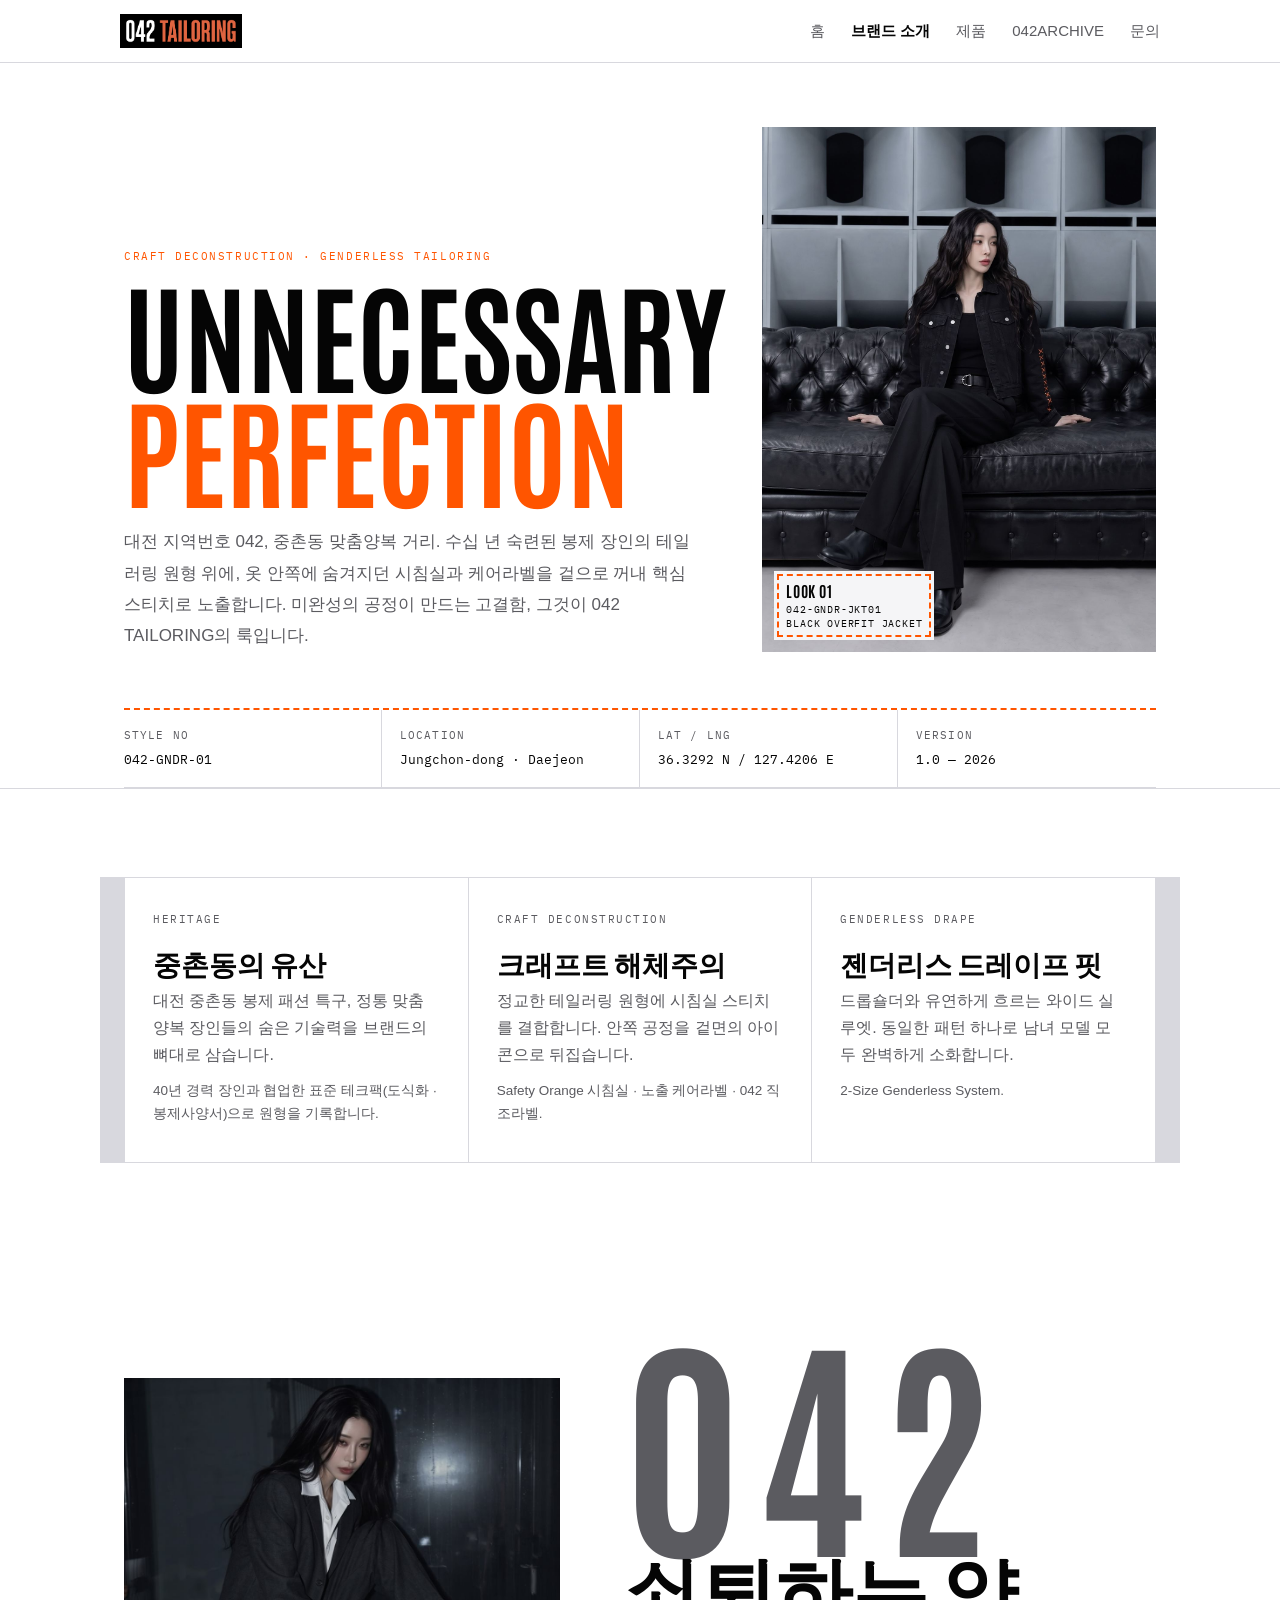
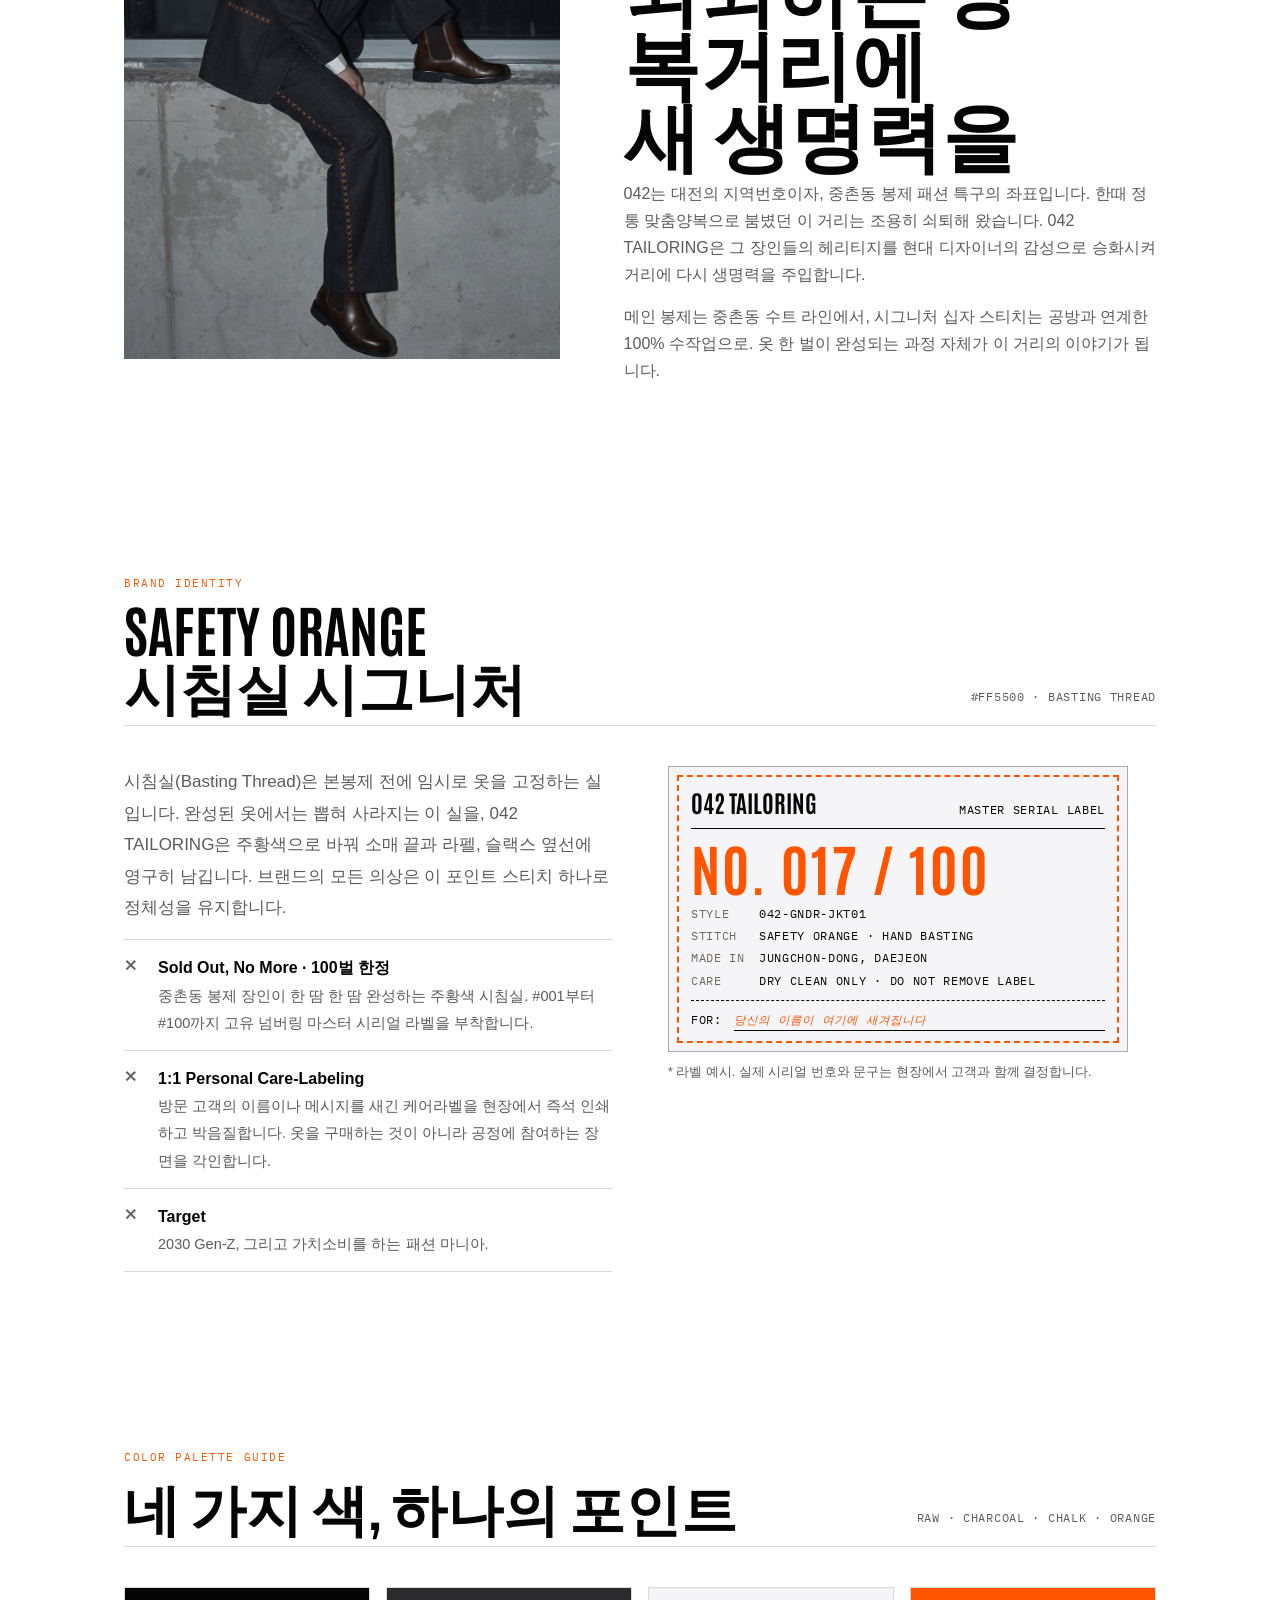
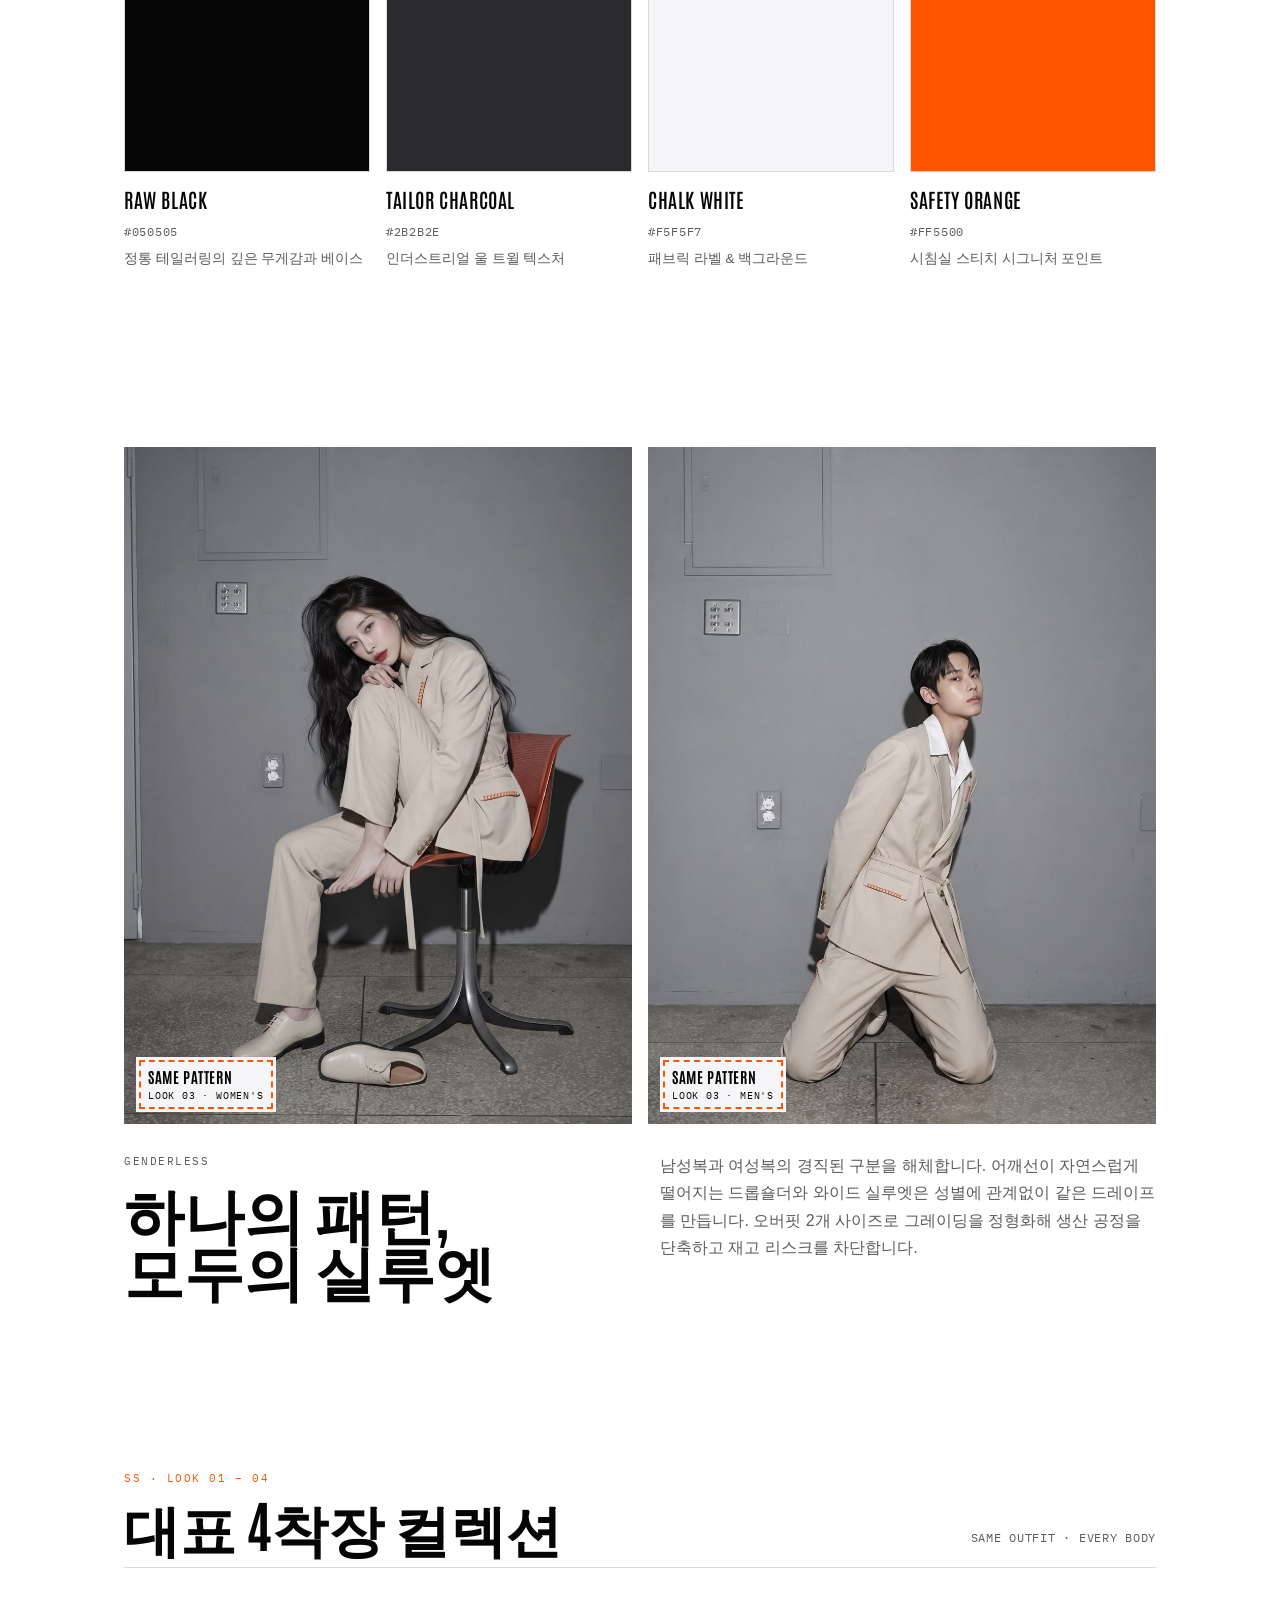
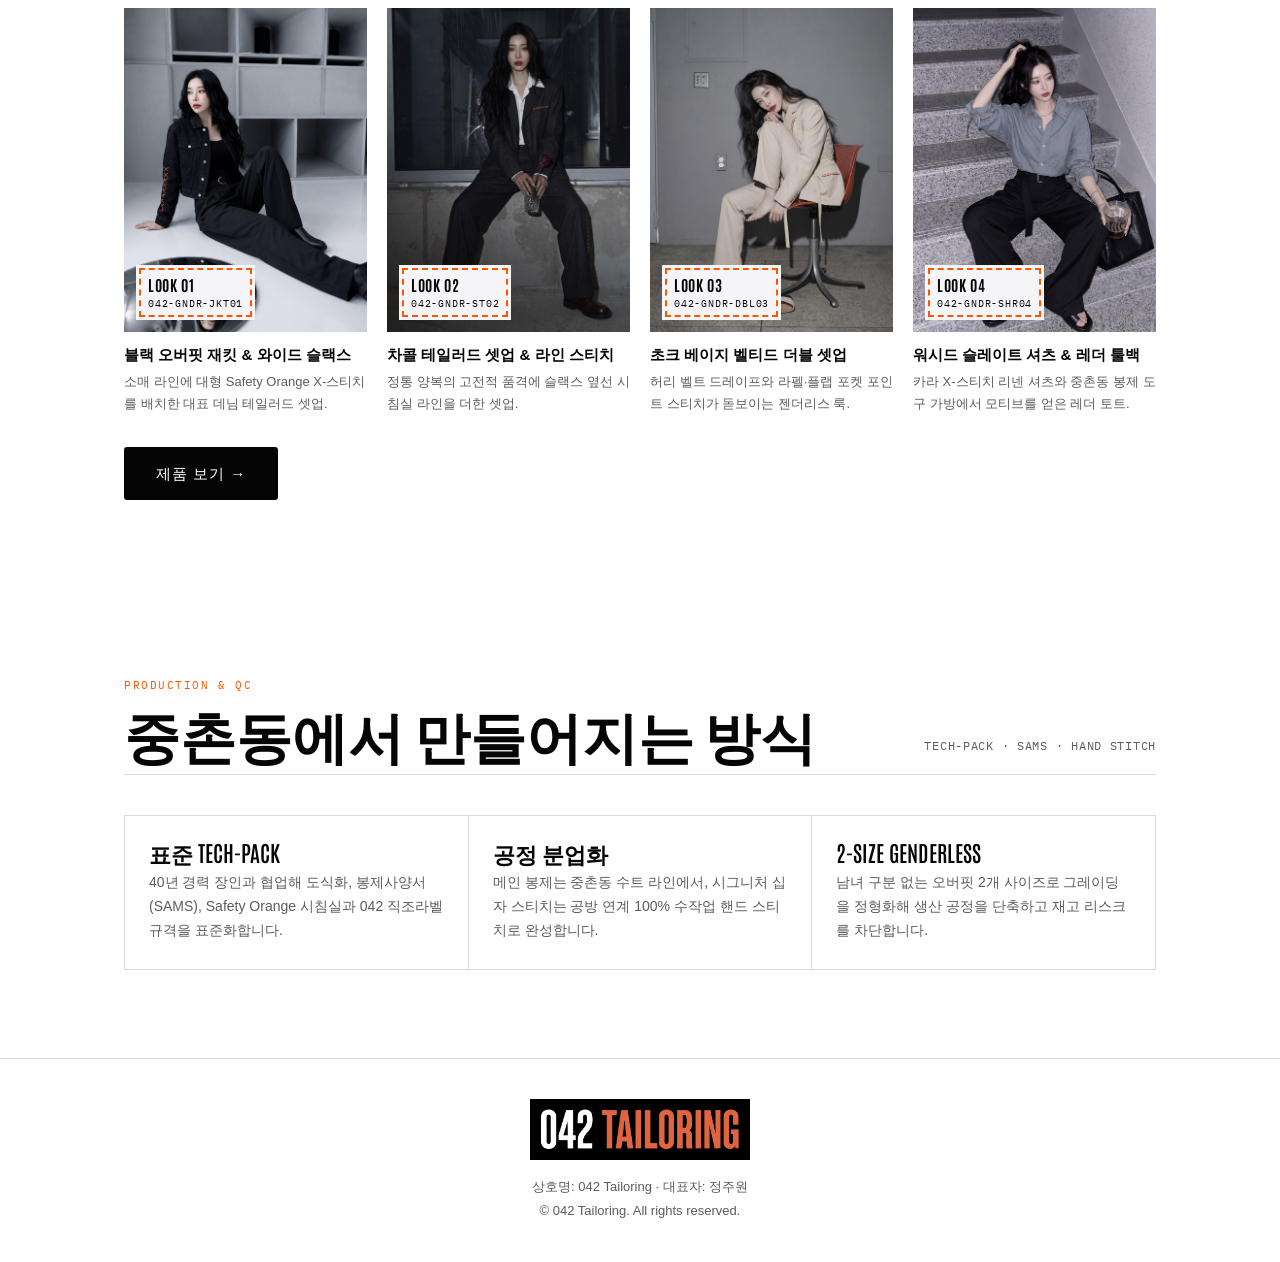
==== commit 7dd07f40: "[AIAI] 042ARCHIVE 룩북 프로토타입 제작" ====
--- a/about.html
+++ b/about.html
@@ -30,7 +30,7 @@
         <a href="index.html">홈</a>
         <a href="about.html" class="active">브랜드 소개</a>
         <a href="products.html">제품</a>
-        <a href="portfolio.html">포트폴리오</a>
+        <a href="portfolio.html">042ARCHIVE</a>
         <a href="contact.html">문의</a>
       </nav>
     </div>
--- a/style.css
+++ b/style.css
@@ -10,13 +10,14 @@
   --orange: #FF5500;    /* SAFETY ORANGE — 시침실 스티치 포인트 */
   --cream: #E9DFCB;     /* LABEL CREAM — 초크 베이지 룩 */
 
-  --bg: var(--chalk);   /* 페이지 배경 */
+  --bg: #ffffff;        /* 페이지 배경 */
   --surface: #EAEAEE;   /* 카드·옅은 배경 */
   --ink: var(--raw);    /* 기본 글자색 */
   --ink-soft: #5B5B60;  /* 보조 글자색 */
   --accent: var(--raw); /* 강조색 (버튼·포인트) — 주황은 선(스티치)에만 씁니다 */
   --line: #D8D8DE;      /* 테두리 선 */
-  --hero-bg: var(--chalk);   /* 홈 움직이는 타이포그래피 배경 */
+  --hero-bg: #ffffff;   /* 홈 움직이는 타이포그래피 배경 */
+  --look-bg: #e1dfe0;   /* 홈 영상 가장자리와 이어지는 배경 */
 
   --font-main: -apple-system, "Apple SD Gothic Neo", "Noto Sans KR", sans-serif;
   --font-display: var(--font-main);  /* 제목용 폰트 (홈 타이포그래피 애니메이션이 이 폰트 폭에 맞춰져 있음) */
@@ -50,7 +51,7 @@
 .hero .eyebrow { font-size: 12px; letter-spacing: 3px; color: var(--ink-soft); text-transform: uppercase; }
 .hero h1 { font-family: var(--font-display); }
 .hero p { color: var(--ink-soft); max-width: 560px; }
-.hero-type-stage { min-height: 0; height: clamp(360px, 44vw, 500px); overflow: hidden; padding: 20px 12px; background: var(--hero-bg); }
+.hero-type-stage { min-height: 0; height: clamp(360px, 44vw, 500px); margin-block: 56px; overflow: hidden; padding: 0 12px; background: var(--hero-bg); }
 .hero-type-stage .reel-title {
   position: relative;
   top: -.24em;
@@ -66,6 +67,24 @@
   line-height: .78;
   white-space: nowrap;
 }
+
+/* 메인이미지 아래 영상 — 가로 영상의 원본 비율을 유지하며 화면 너비를 채웁니다. */
+.home-look { width: 100%; overflow: hidden; padding-inline: clamp(24px, 5vw, 56px); background: var(--bg); }
+.home-look video { display: block; width: 100%; height: auto; }
+
+/* 영상 아래 의상 연속 갤러리 — 양쪽 버튼으로 한 장씩 넘깁니다. */
+.runway { position: relative; width: 100%; margin-block: 56px; overflow: hidden; }
+.runway-scroll { overflow-x: auto; scrollbar-width: none; overscroll-behavior-inline: contain; }
+.runway-scroll::-webkit-scrollbar { display: none; }
+.runway-scroll:focus-visible { outline: 2px solid var(--accent); outline-offset: -2px; }
+.runway-track { display: flex; width: max-content; gap: 0; }
+.runway-card { flex: 0 0 clamp(132px, 32vw, 390px); aspect-ratio: 3 / 4; margin: 0; overflow: hidden; background: var(--surface); }
+.runway-card img { width: 100%; height: 100%; object-fit: cover; }
+.runway-button { position: absolute; top: 50%; z-index: 2; display: grid; width: 46px; height: 46px; padding: 0; border: 1px solid var(--line); border-radius: 50%; background: color-mix(in srgb, var(--bg) 88%, transparent); color: var(--ink); font-size: 24px; line-height: 1; place-items: center; transform: translateY(-50%); cursor: pointer; backdrop-filter: blur(8px); }
+.runway-button-prev { left: 10px; }
+.runway-button-next { right: 10px; }
+.runway-button:disabled { opacity: .35; cursor: default; }
+.runway-button:focus-visible { outline: 3px solid var(--accent); outline-offset: 2px; }
 .letter-reel {
   position: relative;
   flex: 0 0 .57em;
@@ -484,3 +503,159 @@
   .b-page-head { padding-top: 64px; }
   .b-page-head .b-meta { margin-top: 40px; }
 }
+
+/* ==========================================================
+   042ARCHIVE — 포트폴리오 전용 룩북 레이아웃
+   기존 관리자 본문(#portfolioContent) 연결은 유지하고,
+   페이지 바깥 프레임만 에디토리얼 아카이브처럼 구성합니다.
+   ========================================================== */
+.archive-page {
+  overflow-x: hidden;
+  background: var(--raw);
+  color: var(--chalk);
+}
+
+.archive-page .nav {
+  background: color-mix(in srgb, var(--raw) 94%, transparent);
+  border-bottom-color: var(--charcoal);
+}
+
+.archive-page .nav-inner { max-width: 1540px; }
+.archive-page .nav-toggle { color: var(--chalk); }
+.archive-page .nav-menu { background: var(--raw); border-bottom-color: var(--charcoal); }
+.archive-page .nav-menu a { color: color-mix(in srgb, var(--chalk) 60%, transparent); border-top-color: var(--charcoal); }
+.archive-page .nav-menu a.active { color: var(--orange); }
+.archive-page .footer { background: var(--raw); color: color-mix(in srgb, var(--chalk) 56%, transparent); border-top-color: var(--charcoal); }
+
+.archive-main { background: var(--raw); }
+.archive-frame { width: min(100%, 1540px); margin: 0 auto; padding-inline: 18px; }
+.archive-display { font-family: var(--font-brand); font-weight: 700; letter-spacing: -.045em; line-height: .84; text-transform: uppercase; }
+.archive-micro { font-family: var(--font-mono); font-size: 10px; line-height: 1.5; letter-spacing: .09em; text-transform: uppercase; font-variant-numeric: tabular-nums; }
+.archive-index { color: var(--orange); }
+
+/* 히어로 */
+.archive-hero { padding: 18px 0 52px; }
+.archive-rail { display: grid; grid-template-columns: 1fr auto; gap: 7px 18px; padding: 9px 0; color: color-mix(in srgb, var(--chalk) 58%, transparent); border-top: 1px solid var(--charcoal); border-bottom: 1px solid var(--charcoal); }
+.archive-rail span:last-child { grid-column: 1 / -1; }
+.archive-hero-copy { margin-top: 28px; color: var(--orange); }
+.archive-hero-title { position: relative; z-index: 1; margin: 18px 0 28px; font-size: clamp(68px, 24.5vw, 186px); }
+.archive-hero-title span { display: block; }
+.archive-hero-title span:last-child::after { content: "."; color: var(--orange); }
+.archive-hero-visual { position: relative; margin: 0; border: 1px solid var(--charcoal); background: var(--charcoal); }
+.archive-hero-visual img { width: 100%; height: clamp(510px, 135vw, 780px); object-fit: cover; object-position: 50% 18%; filter: saturate(.7) contrast(1.06); }
+.archive-hero-visual figcaption { display: grid; gap: 4px; padding: 10px 12px; color: color-mix(in srgb, var(--chalk) 68%, transparent); border-top: 1px solid var(--charcoal); }
+.archive-cropmark { position: absolute; z-index: 1; width: 34px; height: 34px; pointer-events: none; }
+.archive-cropmark::before,
+.archive-cropmark::after { content: ""; position: absolute; background: var(--orange); }
+.archive-cropmark::before { top: 16px; left: 0; width: 34px; height: 1px; }
+.archive-cropmark::after { top: 0; left: 16px; width: 1px; height: 34px; }
+.archive-cropmark-top { top: 14px; left: 14px; }
+.archive-cropmark-bottom { right: 14px; bottom: 49px; }
+
+/* 공통 섹션 머리 */
+.archive-section-head { display: grid; gap: 22px; padding-bottom: 28px; border-bottom: 1px solid color-mix(in srgb, var(--raw) 26%, transparent); }
+.archive-section-head h2 { max-width: 8em; font-size: clamp(54px, 14vw, 112px); }
+.archive-head-note { align-self: end; }
+.archive-section-head-dark { border-bottom-color: var(--charcoal); }
+.archive-section-head-dark .archive-head-note { color: color-mix(in srgb, var(--chalk) 55%, transparent); }
+
+/* 브랜드 철학 */
+.archive-philosophy { padding: 70px 0; background: var(--chalk); color: var(--raw); }
+.archive-philosophy-grid { border-left: 1px solid color-mix(in srgb, var(--raw) 26%, transparent); }
+.archive-philosophy-grid article { position: relative; min-height: 220px; padding: 20px 16px 24px; border-right: 1px solid color-mix(in srgb, var(--raw) 26%, transparent); border-bottom: 1px solid color-mix(in srgb, var(--raw) 26%, transparent); }
+.archive-philosophy-grid article::after { content: "×"; position: absolute; right: 12px; bottom: 6px; color: var(--orange); font-family: var(--font-mono); font-size: 22px; font-weight: 400; }
+.archive-key-num { display: block; margin-bottom: 58px; color: color-mix(in srgb, var(--raw) 52%, transparent); }
+.archive-philosophy-grid h3 { margin-bottom: 20px; font-size: clamp(38px, 11vw, 62px); }
+.archive-philosophy-grid p { max-width: 25em; }
+
+/* 셀렉티드 컬렉션 */
+.archive-selected { padding: 74px 0 100px; }
+.archive-collection-grid { display: grid; gap: 68px; margin-top: 44px; }
+.archive-look-card { min-width: 0; }
+.archive-look-image { position: relative; overflow: hidden; margin: 0; background: var(--charcoal); border: 1px solid var(--charcoal); }
+.archive-look-image::before,
+.archive-look-image::after { content: ""; position: absolute; z-index: 1; pointer-events: none; }
+.archive-look-image::before { inset: 14px; border-top: 1px solid color-mix(in srgb, var(--chalk) 40%, transparent); border-left: 1px solid color-mix(in srgb, var(--chalk) 40%, transparent); }
+.archive-look-image::after { top: 14px; right: 14px; width: 28px; border-top: 2px solid var(--orange); }
+.archive-look-image img { width: 100%; aspect-ratio: 3 / 4; object-fit: cover; filter: saturate(.78) contrast(1.04); }
+.archive-look-mark { position: absolute; right: 0; bottom: 0; min-width: 56px; padding: 8px 10px; background: var(--orange); color: var(--raw); text-align: center; }
+.archive-look-info { padding-top: 14px; border-top: 1px solid var(--charcoal); }
+.archive-look-code { margin-bottom: 9px; color: var(--orange); overflow-wrap: anywhere; }
+.archive-look-info h3 { font-size: clamp(32px, 9vw, 58px); }
+.archive-look-info > p:last-child { margin-top: 10px; color: color-mix(in srgb, var(--chalk) 62%, transparent); font-size: 13px; }
+
+/* 관리자에서 작성한 본문이 있을 때 컬렉션 아래에 이어서 표시합니다. */
+.archive-page .archive-managed { max-width: 920px; margin: 100px 0 0; padding-top: 34px; border-top: 2px dashed var(--orange); color: var(--chalk); }
+.archive-page .archive-managed::before { content: "EDITORIAL NOTE / ADMIN ARCHIVE"; display: block; margin-bottom: 40px; color: var(--orange); font-family: var(--font-mono); font-size: 10px; letter-spacing: .12em; }
+.archive-page .archive-managed h2,
+.archive-page .archive-managed h3,
+.archive-page .archive-managed h4,
+.archive-page .archive-managed strong { color: var(--chalk); }
+.archive-page .archive-managed p,
+.archive-page .archive-managed li { color: color-mix(in srgb, var(--chalk) 68%, transparent); }
+.archive-page .archive-managed blockquote { border-left-color: var(--orange); }
+.archive-page .archive-managed img,
+.archive-page .archive-managed iframe,
+.archive-page .archive-managed video { border-radius: 0; }
+.archive-page .archive-managed img { filter: grayscale(1) contrast(1.05); }
+.archive-page .archive-managed.is-empty,
+.archive-page .archive-managed:has(> .portfolio-status) { display: none; }
+
+/* 시그니처 디테일 */
+.archive-signature { padding: 18px 0 90px; border-top: 1px solid var(--orange); border-bottom: 1px solid var(--orange); }
+.archive-signature-grid { display: grid; gap: 32px; }
+.archive-signature .archive-index { padding-top: 14px; }
+.archive-stitch-field { display: flex; overflow: hidden; justify-content: space-between; gap: 20px; color: var(--orange); border-top: 1px dashed var(--orange); border-bottom: 1px dashed var(--orange); }
+.archive-stitch-field span { flex: 0 0 auto; font-family: var(--font-mono); font-size: clamp(68px, 22vw, 170px); font-weight: 200; line-height: .86; }
+.archive-signature-copy h2 { font-size: clamp(58px, 16vw, 150px); overflow-wrap: anywhere; }
+.archive-signature-copy h2 span { display: block; color: var(--orange); }
+.archive-signature-copy > p { max-width: 32em; margin-top: 26px; font-size: clamp(20px, 5.5vw, 38px); line-height: 1.25; }
+.archive-signature-spec { padding-left: 14px; color: color-mix(in srgb, var(--chalk) 55%, transparent); border-left: 1px solid var(--orange); }
+
+/* 클로징 */
+.archive-closing { display: grid; min-height: 78svh; padding: 72px 0 38px; background: var(--charcoal); }
+.archive-closing .archive-frame { display: flex; flex-direction: column; }
+.archive-closing h2 { margin: auto 0; font-size: clamp(55px, 15.5vw, 154px); }
+.archive-closing-line { position: relative; height: 1px; margin-bottom: 22px; background: var(--orange); }
+.archive-closing-line span { position: absolute; top: 50%; right: 12%; padding: 0 9px; background: var(--charcoal); color: var(--orange); font-family: var(--font-mono); font-size: 31px; line-height: 1; transform: translateY(-52%); }
+.archive-closing-sub { color: var(--orange); }
+
+@media (min-width: 720px) {
+  .archive-page .nav-menu { background: none; }
+  .archive-frame { padding-inline: 28px; }
+  .archive-hero { padding-top: 24px; padding-bottom: 90px; }
+  .archive-rail { grid-template-columns: 1fr auto 1fr; }
+  .archive-rail span:last-child { grid-column: auto; text-align: right; }
+  .archive-hero-copy { margin-top: 48px; }
+  .archive-hero-title { margin: 25px 0 40px; font-size: clamp(118px, 16.6vw, 254px); }
+  .archive-hero-title span { display: inline; }
+  .archive-hero-title span + span { margin-left: .08em; }
+  .archive-hero-visual img { height: min(72vw, 880px); object-position: 50% 24%; }
+  .archive-hero-visual figcaption { grid-template-columns: 1fr auto; }
+  .archive-section-head { grid-template-columns: minmax(0, 1fr) auto; gap: 26px 60px; align-items: end; padding-bottom: 40px; }
+  .archive-section-head .archive-index { grid-column: 1 / -1; }
+  .archive-head-note { text-align: right; }
+  .archive-philosophy { padding: 112px 0; }
+  .archive-philosophy-grid { display: grid; grid-template-columns: repeat(3, 1fr); }
+  .archive-philosophy-grid article { min-height: 380px; padding: 28px 24px 34px; }
+  .archive-key-num { margin-bottom: 150px; }
+  .archive-philosophy-grid h3 { font-size: clamp(34px, 4.1vw, 64px); }
+  .archive-selected { padding: 118px 0 160px; }
+  .archive-collection-grid { grid-template-columns: repeat(2, minmax(0, 1fr)); gap: 120px 28px; margin-top: 74px; }
+  .archive-look-card:nth-child(even) { transform: translateY(120px); }
+  .archive-look-info h3 { font-size: clamp(34px, 4.3vw, 66px); }
+  .archive-page .archive-managed { margin-top: 220px; }
+  .archive-signature { padding-bottom: 130px; }
+  .archive-signature-grid { grid-template-columns: minmax(0, 1fr) auto; gap: 54px 40px; }
+  .archive-signature .archive-index { grid-column: 1 / -1; }
+  .archive-stitch-field { grid-column: 1 / -1; }
+  .archive-signature-copy h2 { font-size: clamp(90px, 11.2vw, 172px); }
+  .archive-signature-spec { align-self: end; min-width: 200px; }
+  .archive-closing { min-height: 92svh; padding-top: 100px; padding-bottom: 56px; }
+  .archive-closing h2 { font-size: clamp(80px, 10.8vw, 166px); }
+}
+
+@media (prefers-reduced-motion: no-preference) {
+  .archive-look-image img { transition: transform .7s cubic-bezier(.2, .7, .2, 1), filter .7s ease; }
+  .archive-look-card:hover .archive-look-image img { transform: scale(1.015); filter: saturate(.9) contrast(1.08); }
+}
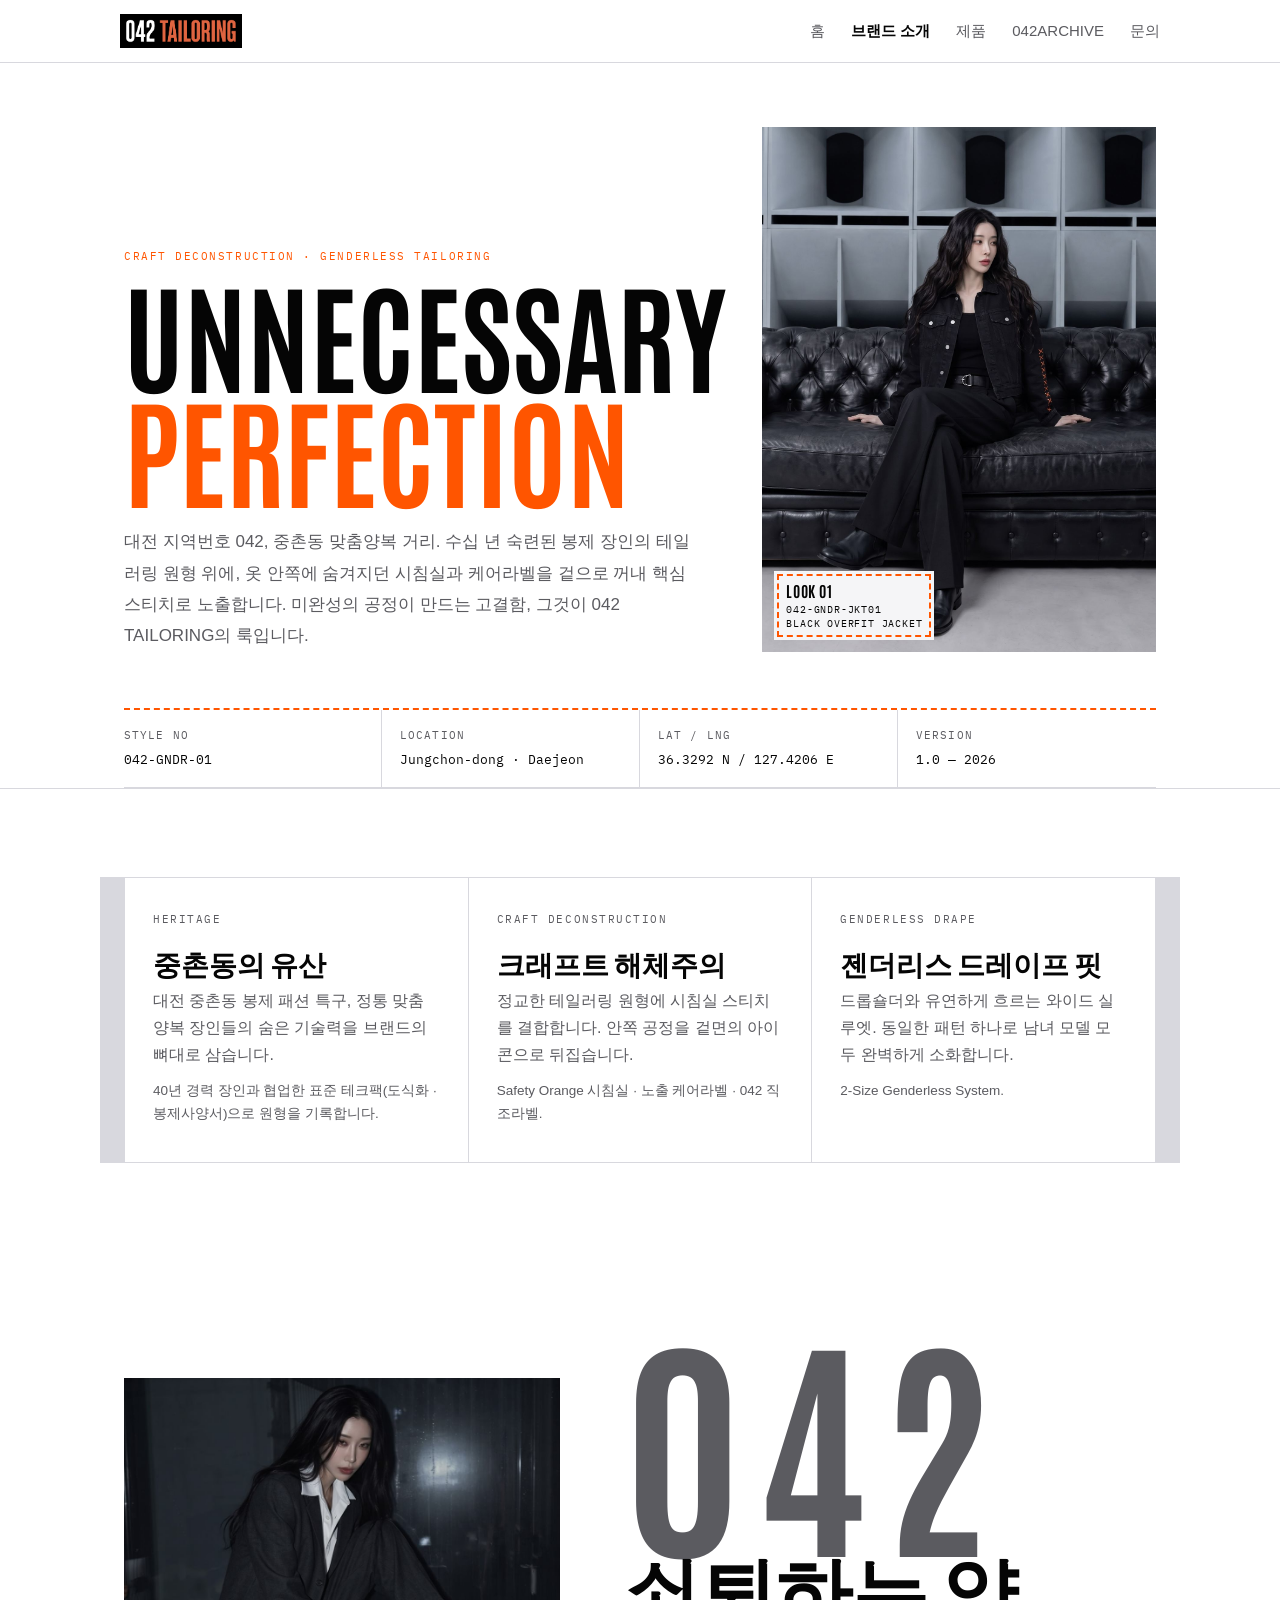
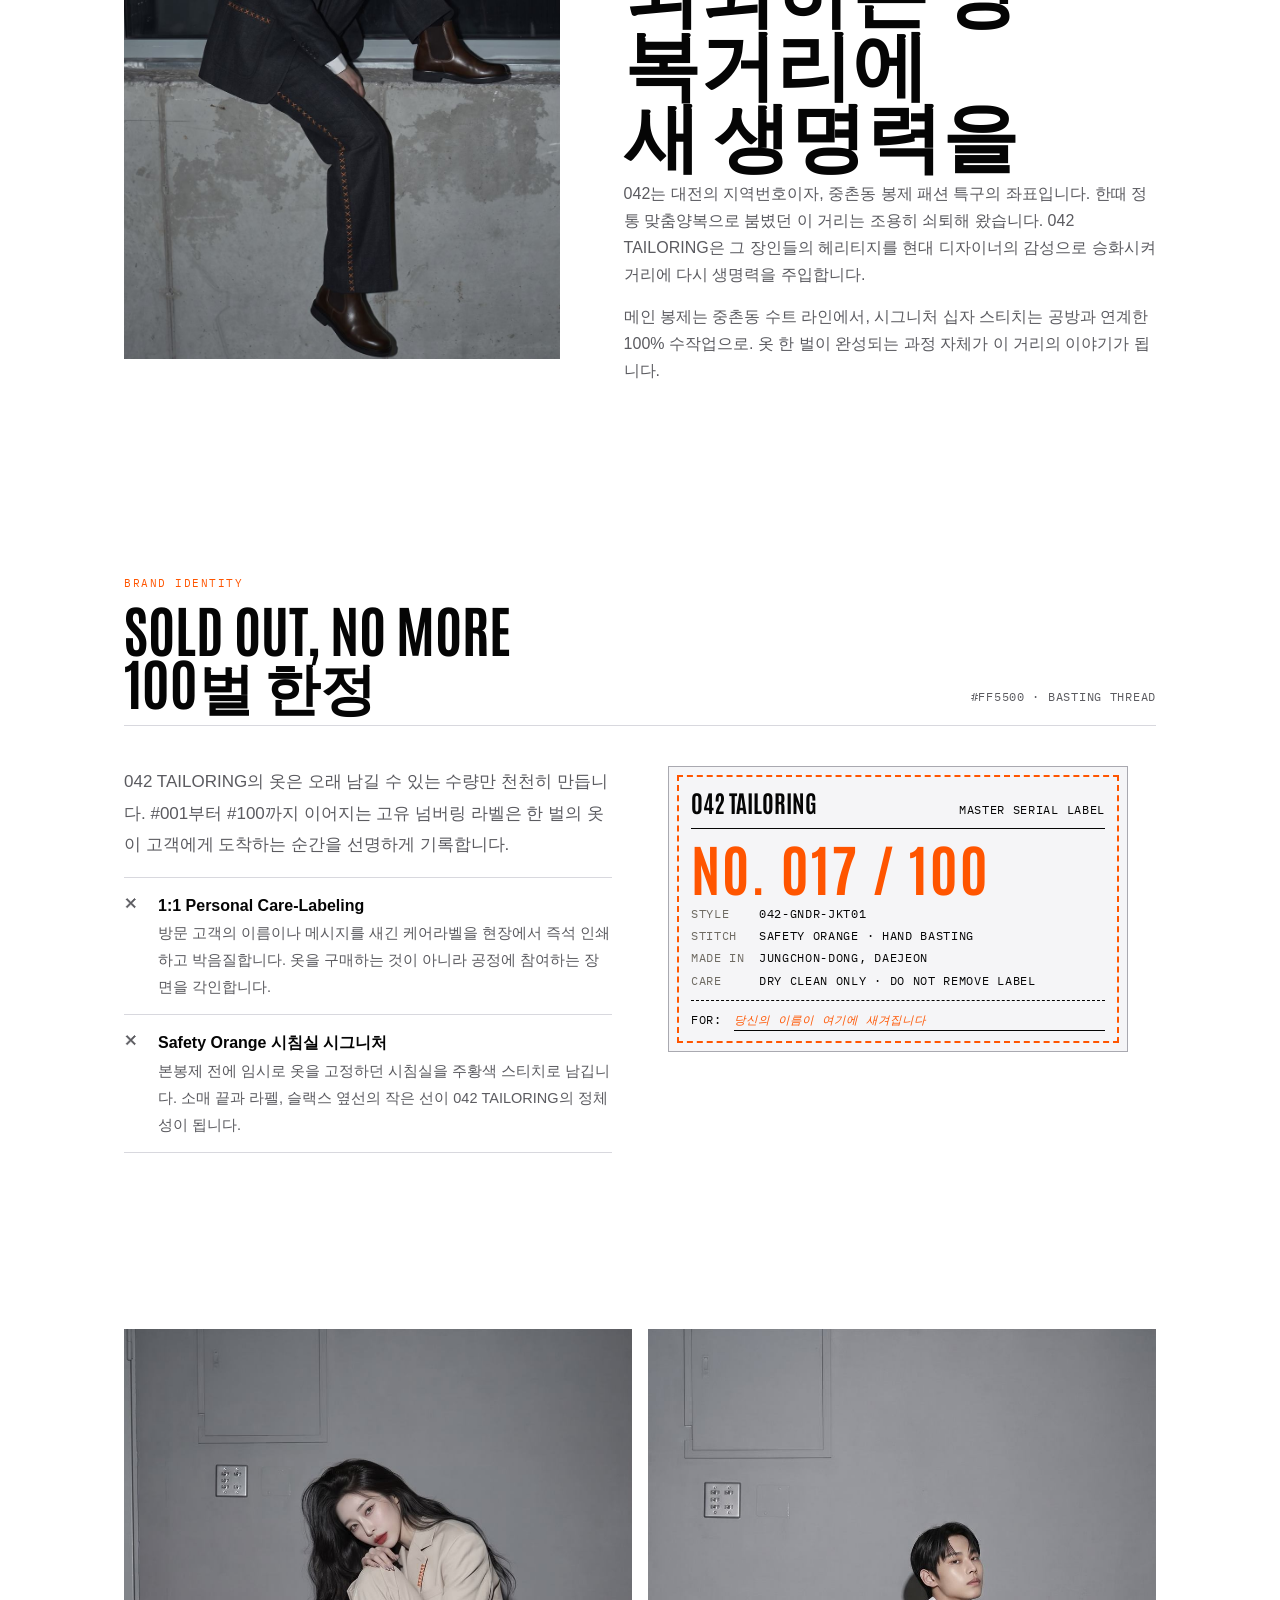
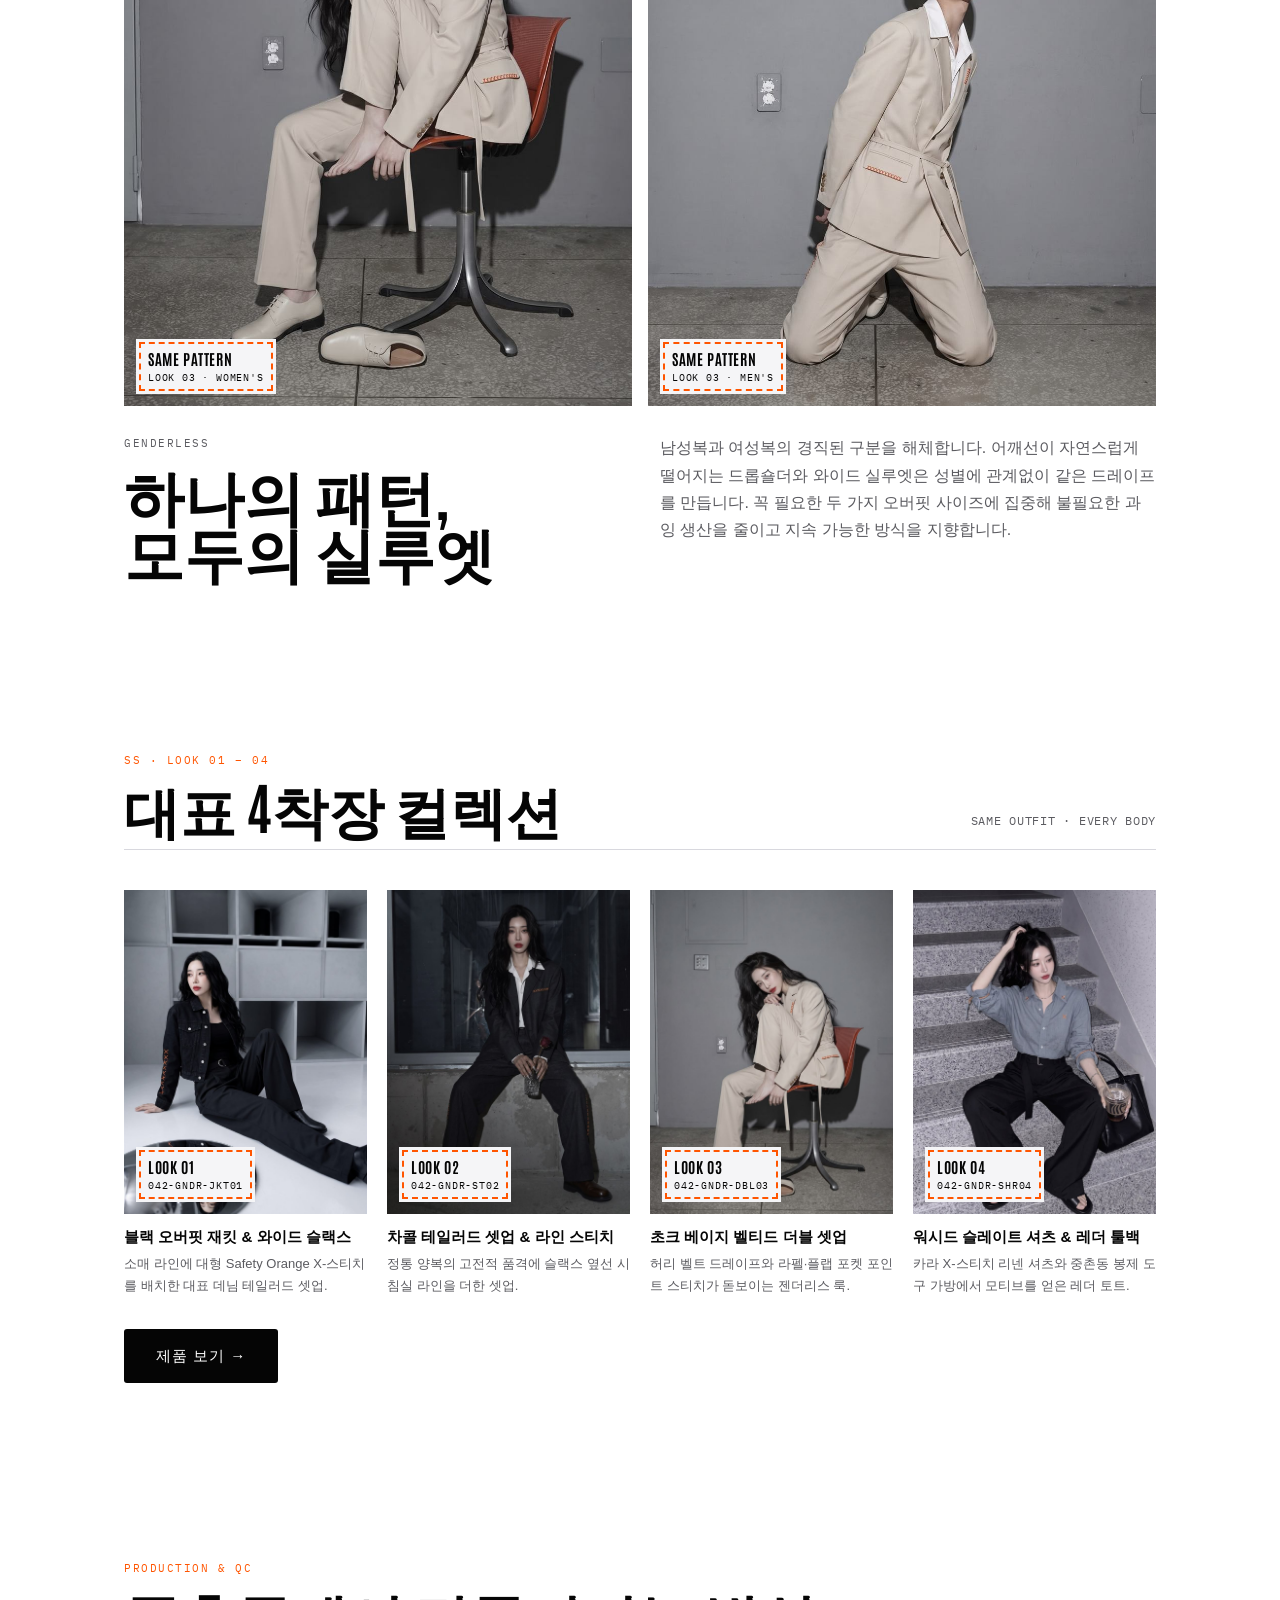
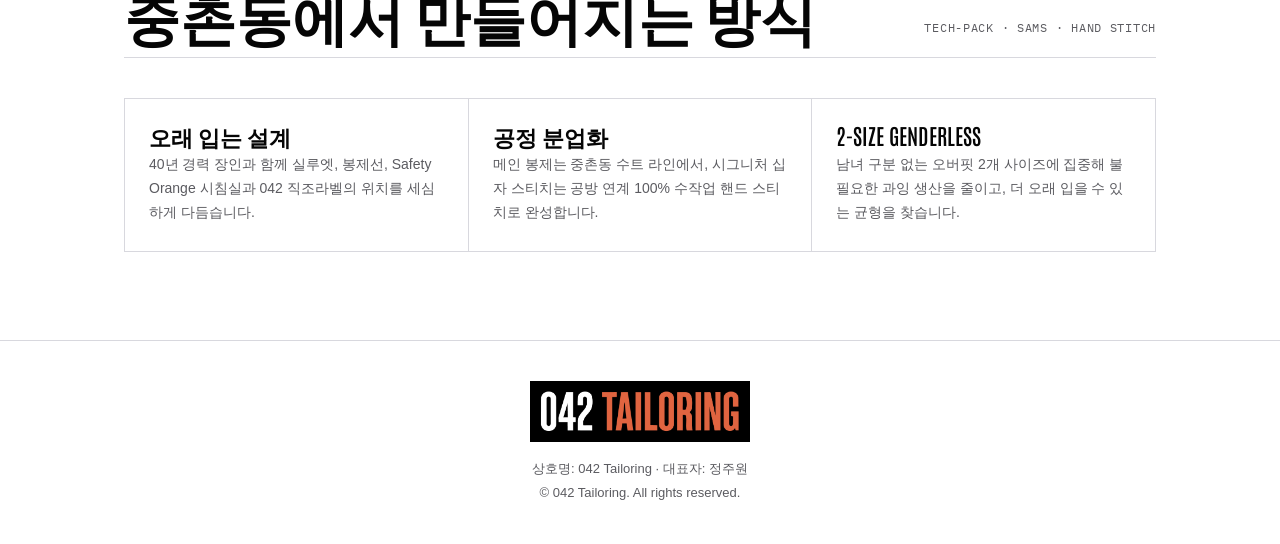
==== commit f095a4b8: "[강응현] 브랜드 소개 UI 문구 개선" ====
--- a/about.html
+++ b/about.html
@@ -108,17 +108,16 @@
       <div class="b-sec-head">
         <div>
           <p class="b-eyebrow">Brand Identity</p>
-          <h2 class="b-display">Safety Orange<br />시침실 시그니처</h2>
+          <h2 class="b-display">Sold Out, No More<br />100벌 한정</h2>
         </div>
         <p class="b-mono">#FF5500 · Basting thread</p>
       </div>
       <div class="b-sig">
         <div>
-          <p class="b-lead">시침실(Basting Thread)은 본봉제 전에 임시로 옷을 고정하는 실입니다. 완성된 옷에서는 뽑혀 사라지는 이 실을, 042 TAILORING은 주황색으로 바꿔 소매 끝과 라펠, 슬랙스 옆선에 영구히 남깁니다. 브랜드의 모든 의상은 이 포인트 스티치 하나로 정체성을 유지합니다.</p>
+          <p class="b-lead">042 TAILORING의 옷은 오래 남길 수 있는 수량만 천천히 만듭니다. #001부터 #100까지 이어지는 고유 넘버링 라벨은 한 벌의 옷이 고객에게 도착하는 순간을 선명하게 기록합니다.</p>
           <ul class="b-points">
-            <li><span class="b-x" aria-hidden="true">✕</span><div><strong>Sold Out, No More · 100벌 한정</strong><span>중촌동 봉제 장인이 한 땀 한 땀 완성하는 주황색 시침실. #001부터 #100까지 고유 넘버링 마스터 시리얼 라벨을 부착합니다.</span></div></li>
             <li><span class="b-x" aria-hidden="true">✕</span><div><strong>1:1 Personal Care-Labeling</strong><span>방문 고객의 이름이나 메시지를 새긴 케어라벨을 현장에서 즉석 인쇄하고 박음질합니다. 옷을 구매하는 것이 아니라 공정에 참여하는 장면을 각인합니다.</span></div></li>
-            <li><span class="b-x" aria-hidden="true">✕</span><div><strong>Target</strong><span>2030 Gen-Z, 그리고 가치소비를 하는 패션 마니아.</span></div></li>
+            <li><span class="b-x" aria-hidden="true">✕</span><div><strong>Safety Orange 시침실 시그니처</strong><span>본봉제 전에 임시로 옷을 고정하던 시침실을 주황색 스티치로 남깁니다. 소매 끝과 라펠, 슬랙스 옆선의 작은 선이 042 TAILORING의 정체성이 됩니다.</span></div></li>
           </ul>
         </div>
         <div>
@@ -134,27 +133,7 @@
             </dl>
             <p class="b-label-for">For:<span>당신의 이름이 여기에 새겨집니다</span></p>
           </div>
-          <p class="b-note">* 라벨 예시. 실제 시리얼 번호와 문구는 현장에서 고객과 함께 결정합니다.</p>
-        </div>
-      </div>
-    </div>
-  </section>
-
-  <!-- ===== 컬러 팔레트 가이드 [작성서 03: 디자인 방향] ===== -->
-  <section class="b-section">
-    <div class="b-wrap">
-      <div class="b-sec-head">
-        <div>
-          <p class="b-eyebrow">Color Palette Guide</p>
-          <h2 class="b-display">네 가지 색, 하나의 포인트</h2>
-        </div>
-        <p class="b-mono">Raw · Charcoal · Chalk · Orange</p>
-      </div>
-      <div class="b-palette">
-        <div class="b-swatch"><div class="b-chip" style="background:#050505"></div><p class="b-swatch-name">Raw Black</p><p class="b-mono">#050505</p><p class="b-sub">정통 테일러링의 깊은 무게감과 베이스</p></div>
-        <div class="b-swatch"><div class="b-chip" style="background:#2B2B2E"></div><p class="b-swatch-name">Tailor Charcoal</p><p class="b-mono">#2B2B2E</p><p class="b-sub">인더스트리얼 울 트윌 텍스처</p></div>
-        <div class="b-swatch"><div class="b-chip" style="background:#F5F5F7"></div><p class="b-swatch-name">Chalk White</p><p class="b-mono">#F5F5F7</p><p class="b-sub">패브릭 라벨 &amp; 백그라운드</p></div>
-        <div class="b-swatch"><div class="b-chip" style="background:#FF5500"></div><p class="b-swatch-name">Safety Orange</p><p class="b-mono">#FF5500</p><p class="b-sub">시침실 스티치 시그니처 포인트</p></div>
+        </div>
       </div>
     </div>
   </section>
@@ -171,7 +150,7 @@
           <p class="b-eyebrow">Genderless</p>
           <h2 class="b-display">하나의 패턴,<br />모두의 실루엣</h2>
         </div>
-        <p>남성복과 여성복의 경직된 구분을 해체합니다. 어깨선이 자연스럽게 떨어지는 드롭숄더와 와이드 실루엣은 성별에 관계없이 같은 드레이프를 만듭니다. 오버핏 2개 사이즈로 그레이딩을 정형화해 생산 공정을 단축하고 재고 리스크를 차단합니다.</p>
+        <p>남성복과 여성복의 경직된 구분을 해체합니다. 어깨선이 자연스럽게 떨어지는 드롭숄더와 와이드 실루엣은 성별에 관계없이 같은 드레이프를 만듭니다. 꼭 필요한 두 가지 오버핏 사이즈에 집중해 불필요한 과잉 생산을 줄이고 지속 가능한 방식을 지향합니다.</p>
       </div>
     </div>
   </section>
@@ -188,22 +167,22 @@
         <p class="b-mono">Same outfit · Every body</p>
       </div>
       <div class="b-lookbook">
-        <a class="b-look" href="products.html">
+        <a class="b-look" href="products.html#product-205aa907-89ec-420b-8bb0-45d3437c0fcf">
           <figure class="b-photo"><img src="images/brand/look01-black-overfit-jacket-mirror.jpg" alt="블랙 오버핏 재킷과 와이드 슬랙스. 소매의 주황색 X 스티치." /><figcaption class="b-tag"><b>Look 01</b>042-GNDR-JKT01</figcaption></figure>
           <h3>블랙 오버핏 재킷 &amp; 와이드 슬랙스</h3>
           <p>소매 라인에 대형 Safety Orange X-스티치를 배치한 대표 데님 테일러드 셋업.</p>
         </a>
-        <a class="b-look" href="products.html">
+        <a class="b-look" href="products.html#product-look-01">
           <figure class="b-photo"><img src="images/brand/look02-charcoal-setup-front.jpg" alt="차콜 테일러드 셋업과 화이트 셔츠를 입은 모델이 야간 창가 앞에 서 있다." /><figcaption class="b-tag"><b>Look 02</b>042-GNDR-ST02</figcaption></figure>
           <h3>차콜 테일러드 셋업 &amp; 라인 스티치</h3>
           <p>정통 양복의 고전적 품격에 슬랙스 옆선 시침실 라인을 더한 셋업.</p>
         </a>
-        <a class="b-look" href="products.html">
+        <a class="b-look" href="products.html#product-look-02">
           <figure class="b-photo"><img src="images/brand/look03-chalk-beige-belted-women.jpg" alt="초크 베이지 벨티드 더블 셋업." /><figcaption class="b-tag"><b>Look 03</b>042-GNDR-DBL03</figcaption></figure>
           <h3>초크 베이지 벨티드 더블 셋업</h3>
           <p>허리 벨트 드레이프와 라펠·플랩 포켓 포인트 스티치가 돋보이는 젠더리스 룩.</p>
         </a>
-        <a class="b-look" href="products.html">
+        <a class="b-look" href="products.html#product-look-03">
           <figure class="b-photo"><img src="images/brand/look04-washed-slate-shirt-toolbag.jpg" alt="계단에 앉은 모델. 워시드 슬레이트 셔츠와 블랙 레더 툴백." /><figcaption class="b-tag"><b>Look 04</b>042-GNDR-SHR04</figcaption></figure>
           <h3>워시드 슬레이트 셔츠 &amp; 레더 툴백</h3>
           <p>카라 X-스티치 리넨 셔츠와 중촌동 봉제 도구 가방에서 모티브를 얻은 레더 토트.</p>
@@ -224,9 +203,9 @@
         <p class="b-mono">Tech-pack · SAMS · Hand stitch</p>
       </div>
       <div class="b-process">
-        <div><h3 class="b-display">표준 Tech-Pack</h3><p>40년 경력 장인과 협업해 도식화, 봉제사양서(SAMS), Safety Orange 시침실과 042 직조라벨 규격을 표준화합니다.</p></div>
+        <div><h3 class="b-display">오래 입는 설계</h3><p>40년 경력 장인과 함께 실루엣, 봉제선, Safety Orange 시침실과 042 직조라벨의 위치를 세심하게 다듬습니다.</p></div>
         <div><h3 class="b-display">공정 분업화</h3><p>메인 봉제는 중촌동 수트 라인에서, 시그니처 십자 스티치는 공방 연계 100% 수작업 핸드 스티치로 완성합니다.</p></div>
-        <div><h3 class="b-display">2-Size Genderless</h3><p>남녀 구분 없는 오버핏 2개 사이즈로 그레이딩을 정형화해 생산 공정을 단축하고 재고 리스크를 차단합니다.</p></div>
+        <div><h3 class="b-display">2-Size Genderless</h3><p>남녀 구분 없는 오버핏 2개 사이즈에 집중해 불필요한 과잉 생산을 줄이고, 더 오래 입을 수 있는 균형을 찾습니다.</p></div>
       </div>
     </div>
   </section>
--- a/style.css
+++ b/style.css
@@ -302,11 +302,27 @@
 .footer .logo img { width: min(100%, 220px); height: auto; margin: 0 auto; }
 .footer .biz { margin-top: 8px; line-height: 1.9; }
 
+/* 긴 페이지에서 처음으로 돌아가는 공통 버튼 */
+.back-to-top {
+  position: fixed; right: 16px; bottom: 16px; z-index: 30;
+  display: inline-flex; align-items: center; justify-content: center; gap: 6px;
+  min-width: 46px; min-height: 46px; padding: 10px 12px;
+  border: 1px solid var(--line); border-radius: 999px;
+  background: color-mix(in srgb, var(--raw) 92%, transparent); color: var(--chalk);
+  font-family: var(--font-mono); font-size: 12px; letter-spacing: .04em;
+  box-shadow: 0 14px 34px rgba(0,0,0,.18); cursor: pointer;
+  opacity: 0; pointer-events: none; transform: translateY(10px);
+  transition: opacity .2s ease, transform .2s ease, background .2s ease;
+}
+.back-to-top.is-visible { opacity: 1; pointer-events: auto; transform: translateY(0); }
+.back-to-top:hover, .back-to-top:focus-visible { background: var(--orange); color: var(--raw); }
+
 /* ===== 큰 화면(태블릿/PC) — 720px 이상 ===== */
 @media (min-width: 720px) {
   .nav-toggle { display: none; }
   .nav-menu { display: flex; flex-direction: row; position: static; background: none; border: 0; padding: 0; gap: 26px; }
   .nav-menu a { border-top: 0; padding: 0; font-size: 15px; }
+  .back-to-top { right: 24px; bottom: 24px; }
   .section { padding: 80px 24px; }
   .features { grid-template-columns: repeat(3, 1fr); }
   .grid { grid-template-columns: repeat(auto-fill, minmax(230px, 1fr)); gap: 22px; }
